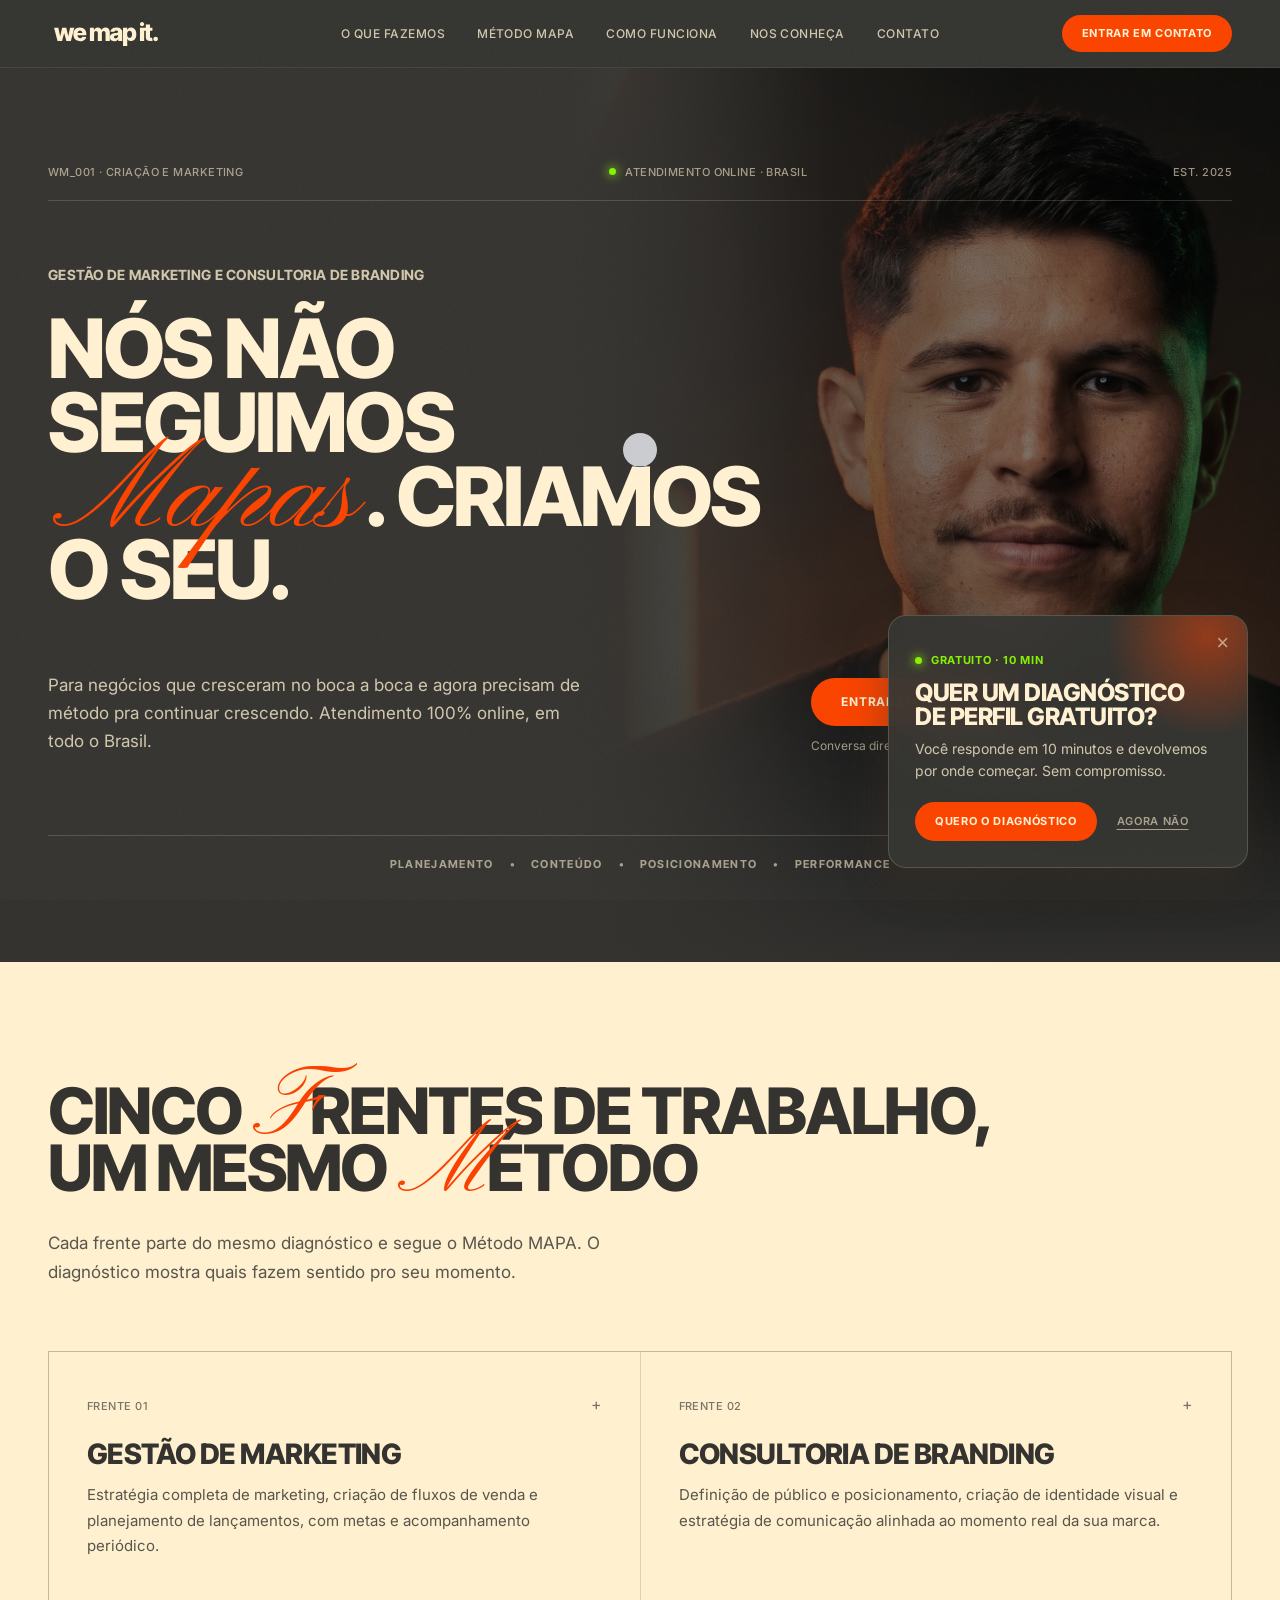
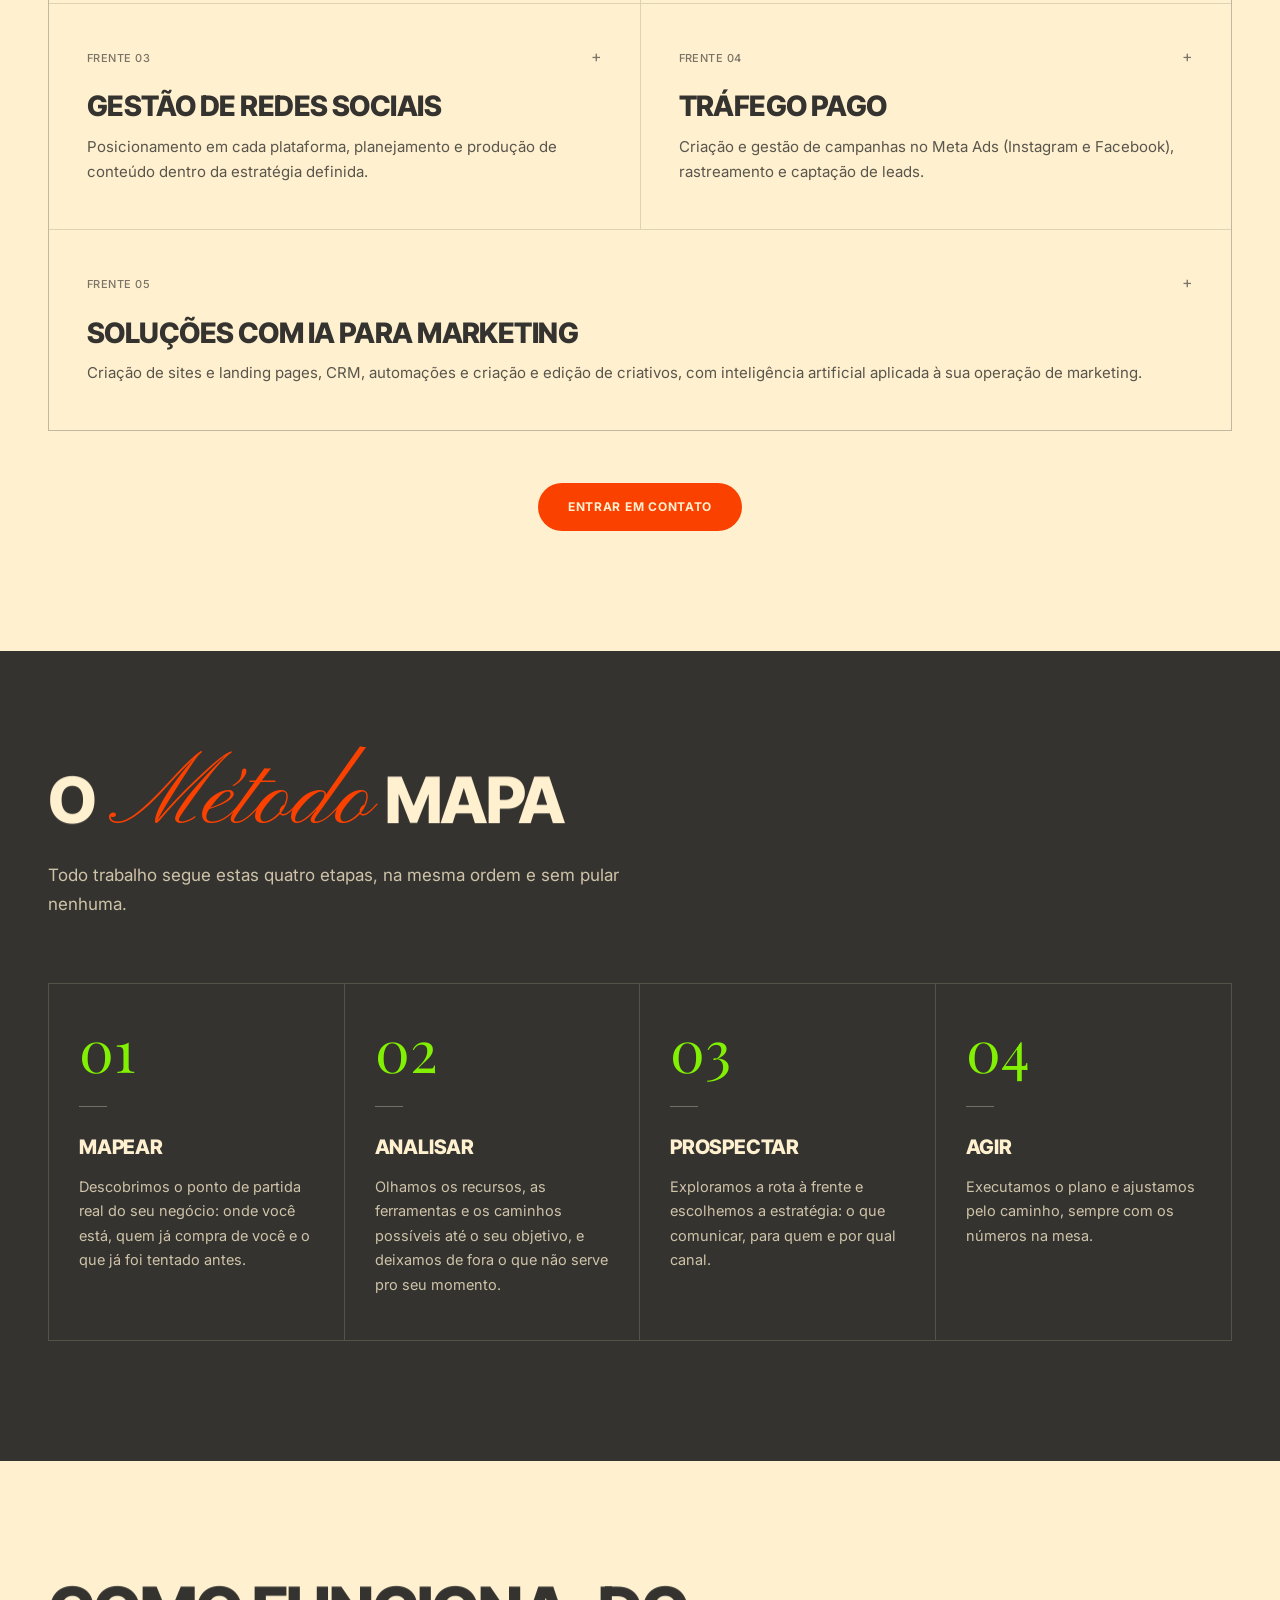
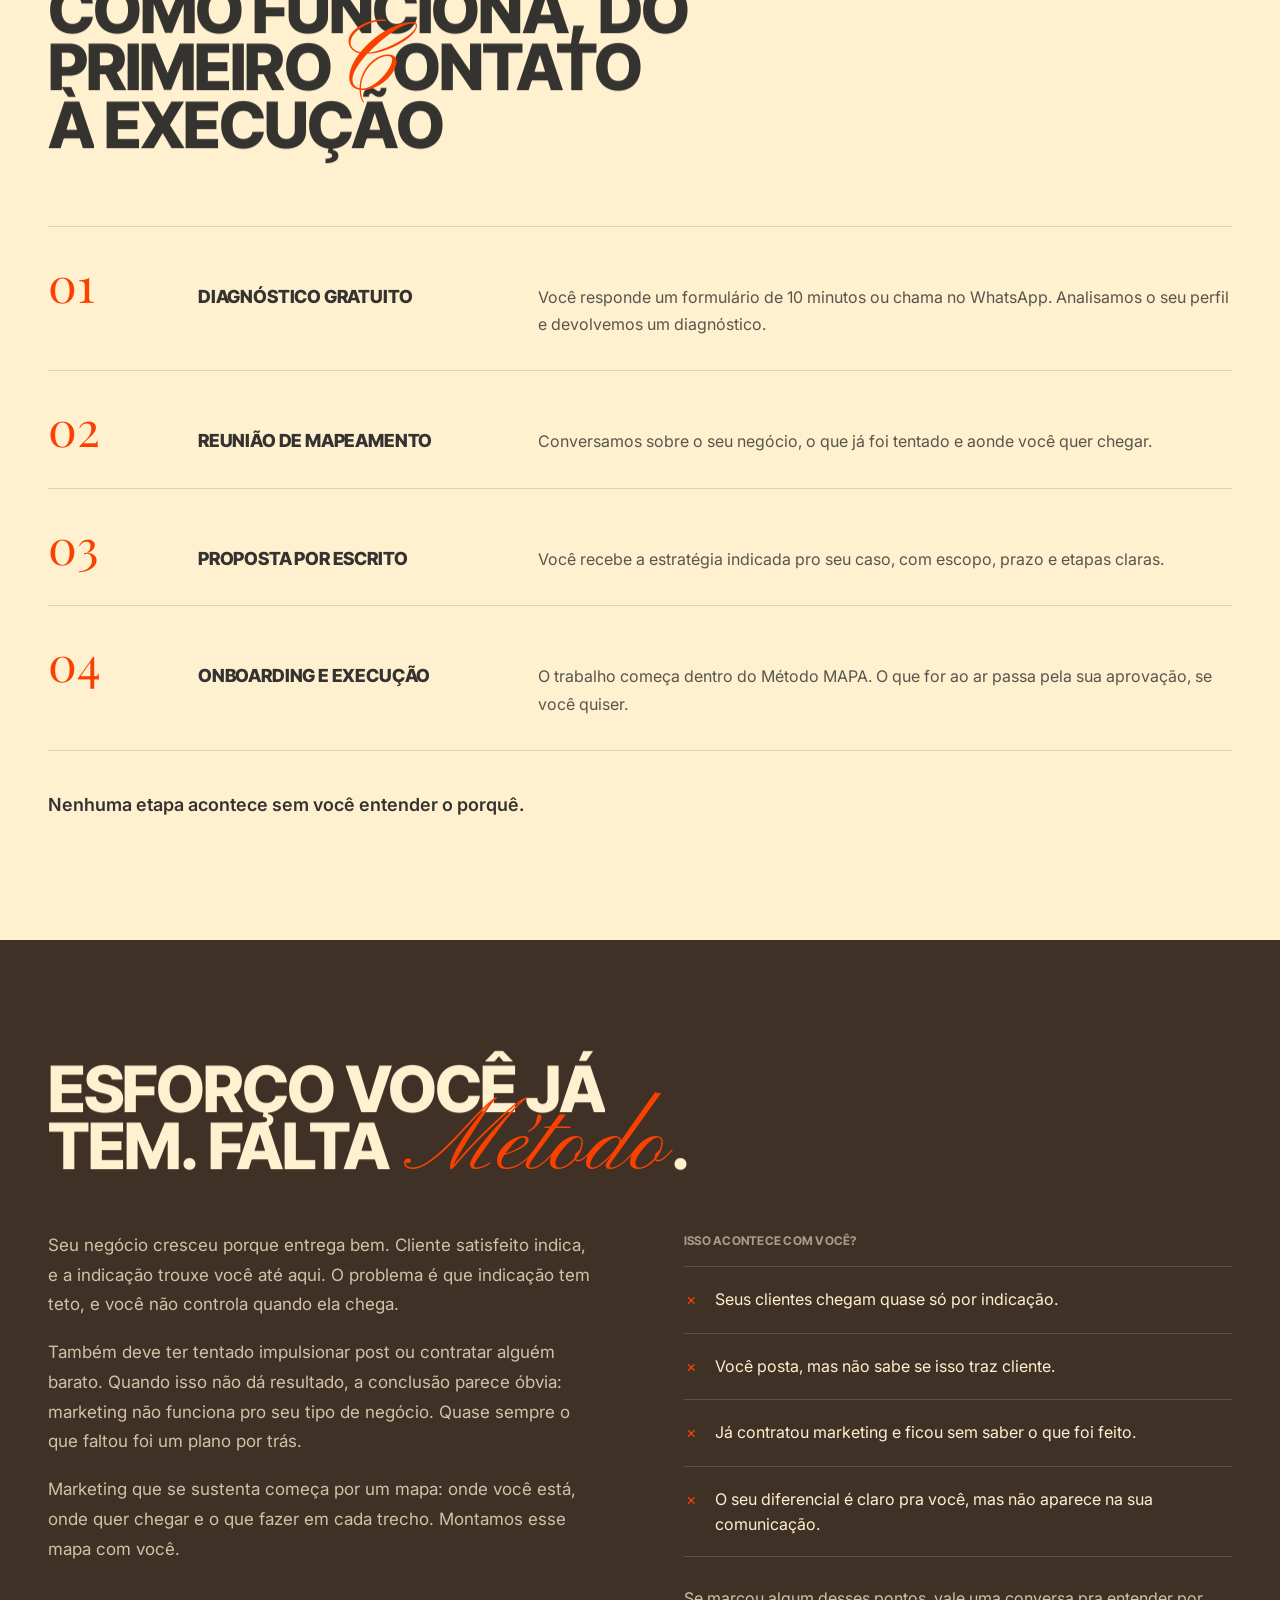
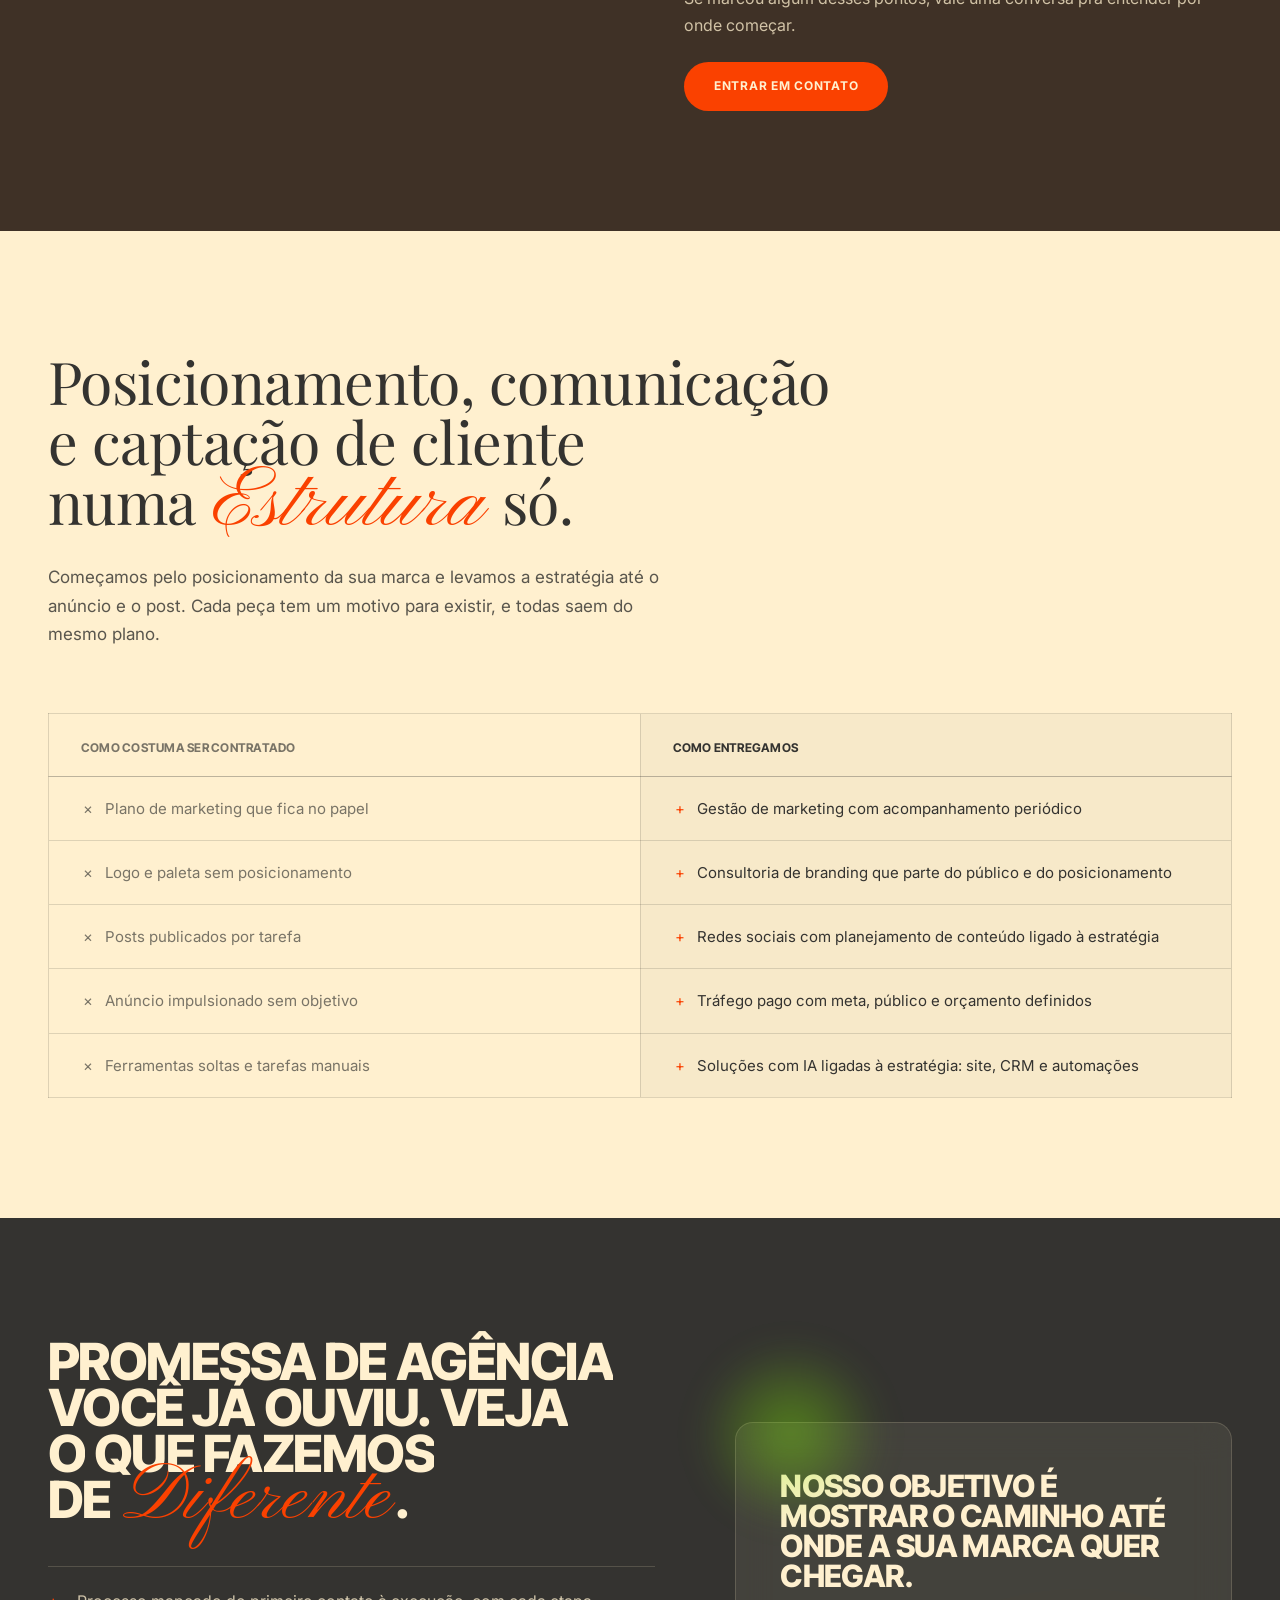
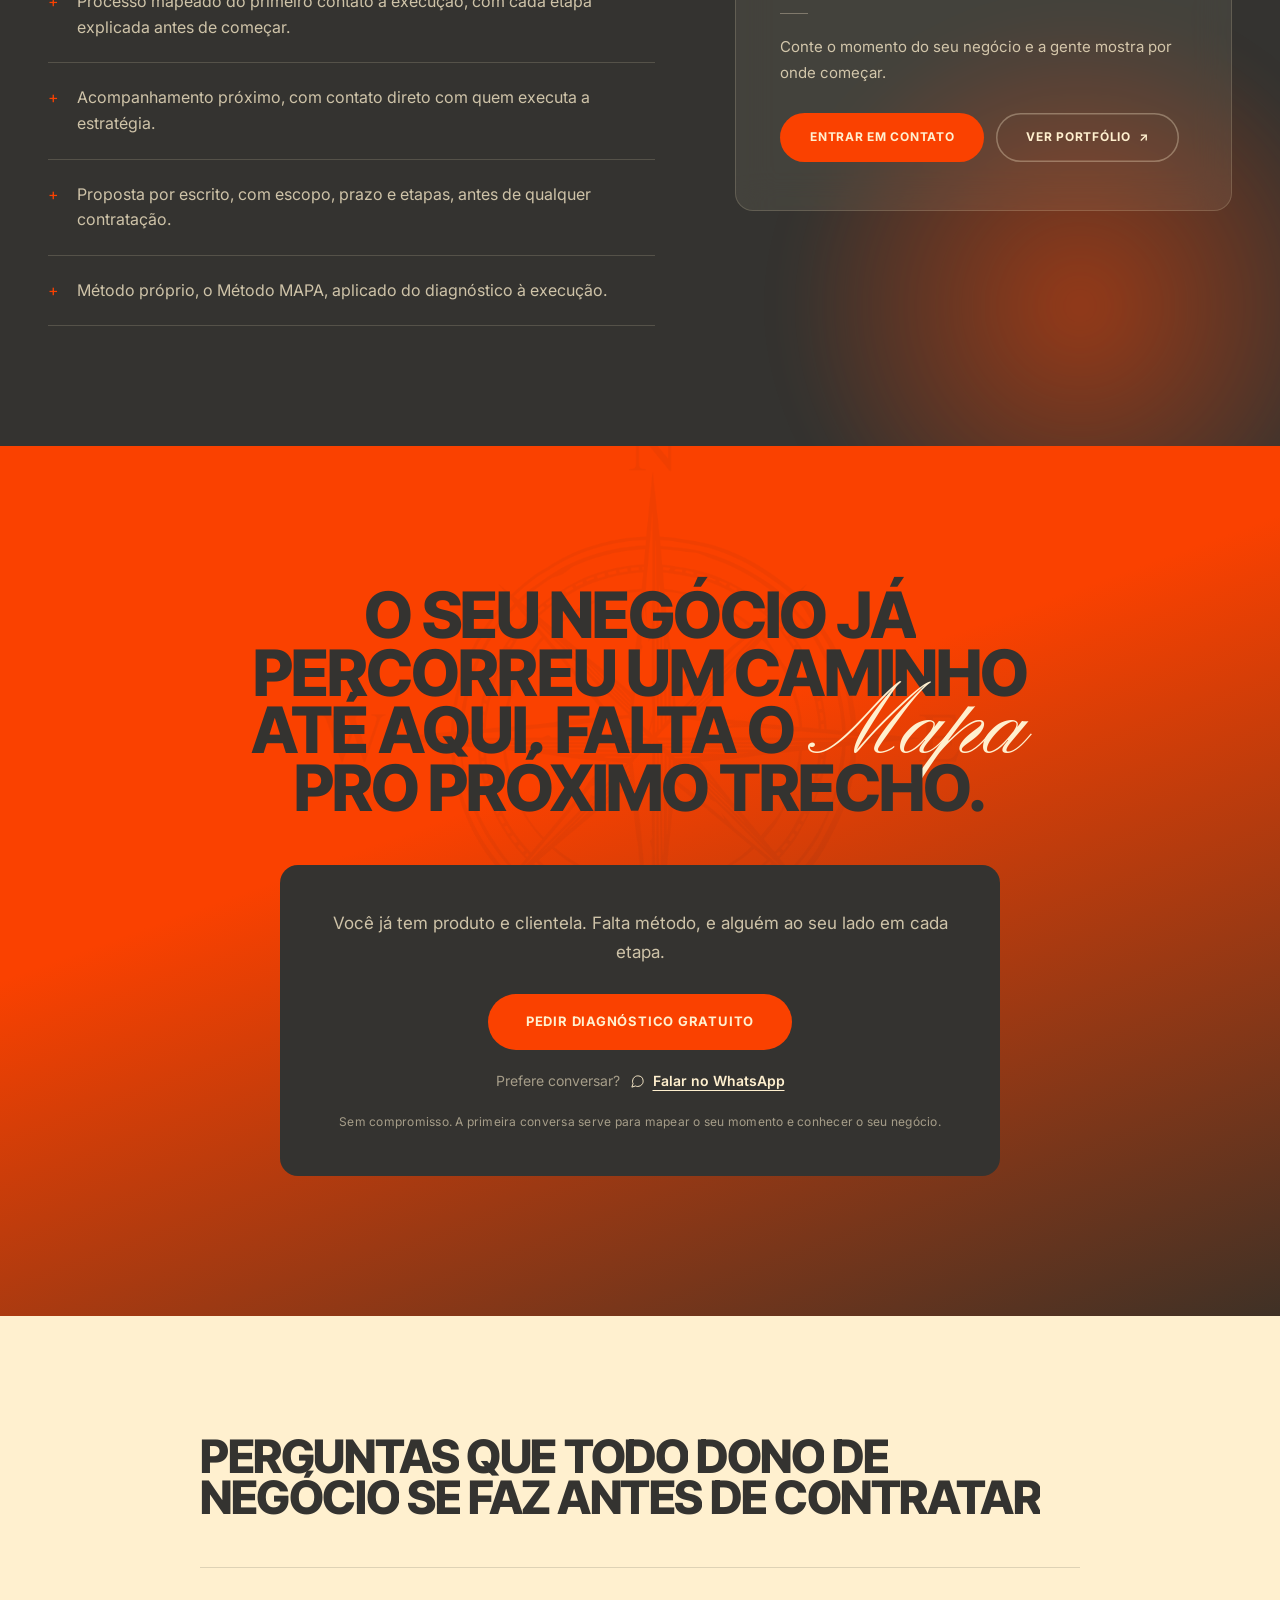
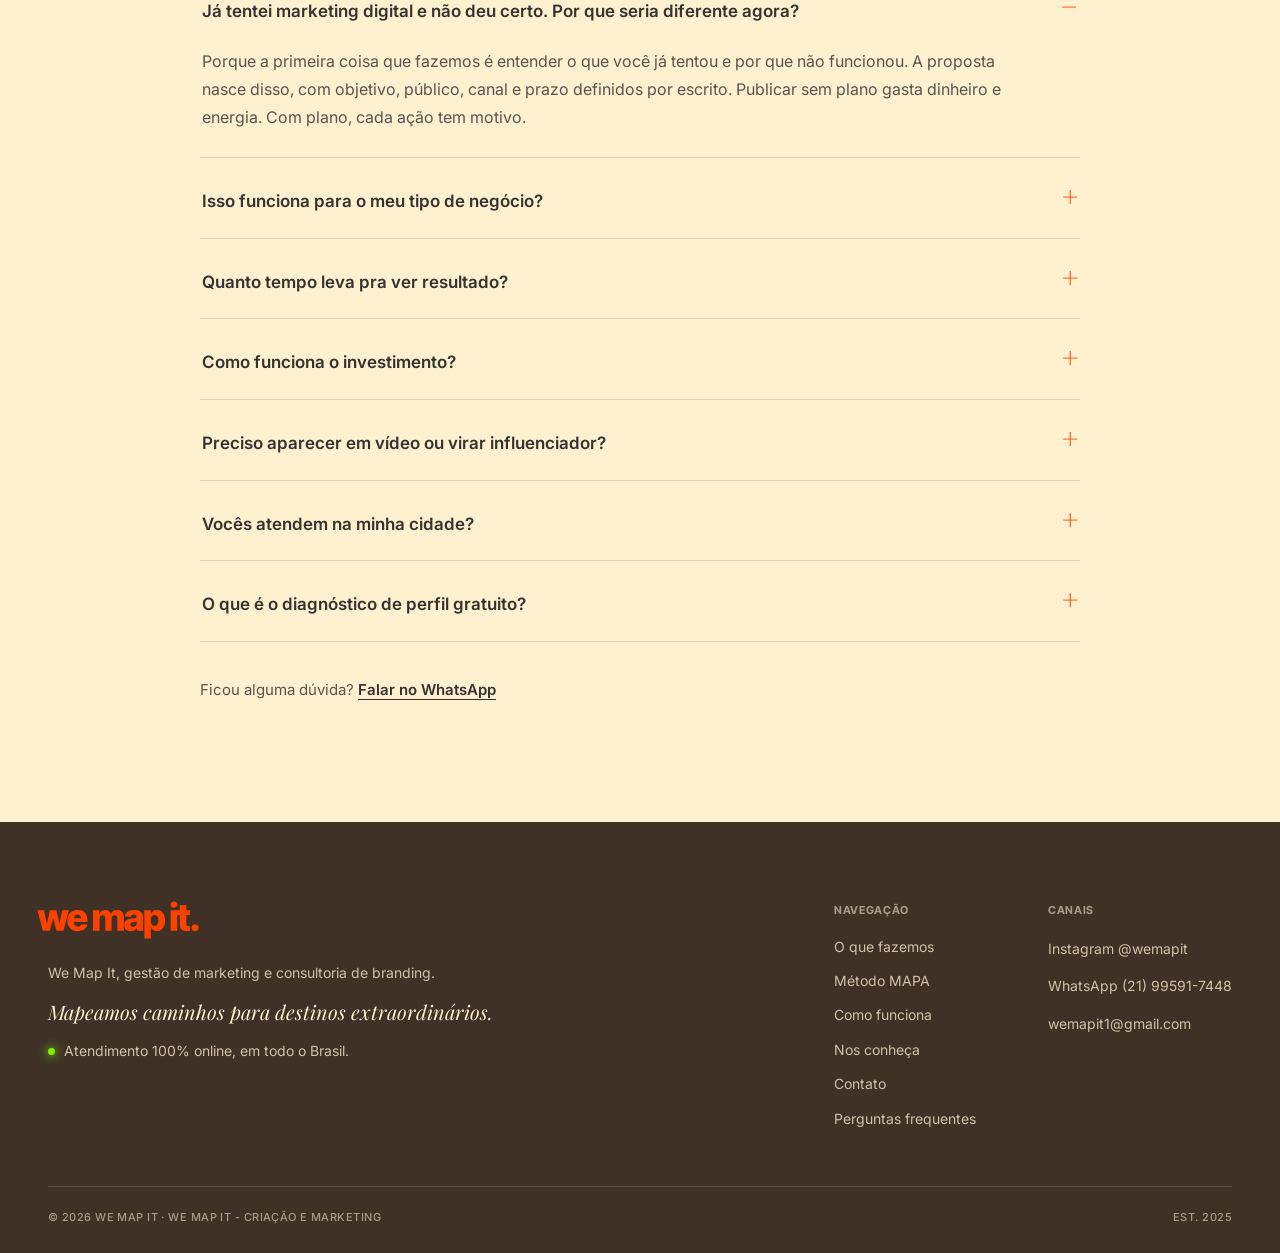
==== index.html @ a76441c6 "Site da We Map It: landing page estática para a Hostinger Co-Authored-By: Claude Opus 5.5 <noreply@a" ====
<!DOCTYPE html>
<html lang="pt-BR">
<head>
<meta charset="utf-8">
<meta name="viewport" content="width=device-width, initial-scale=1">

<title>We Map It | Gestão de marketing e consultoria de branding</title>
<meta name="description" content="Gestão de marketing, consultoria de branding, redes sociais, tráfego pago e soluções com IA para quem cresceu no boca a boca. Diagnóstico gratuito.">
<meta name="robots" content="index, follow">
<meta name="theme-color" content="#343330">
<link rel="canonical" href="https://wemapit.com.br/">

<meta property="og:type" content="website">
<meta property="og:locale" content="pt_BR">
<meta property="og:site_name" content="We Map It">
<meta property="og:url" content="https://wemapit.com.br/">
<meta property="og:title" content="We Map It | Gestão de marketing e consultoria de branding">
<meta property="og:description" content="Método, estratégia e acompanhamento para negócios que cresceram no boca a boca e querem continuar crescendo. Diagnóstico de perfil gratuito.">
<meta property="og:image" content="https://wemapit.com.br/assets/images/og-image.jpg">
<meta property="og:image:width" content="1200">
<meta property="og:image:height" content="630">
<meta property="og:image:alt" content="We Map It, gestão de marketing e consultoria de branding">

<meta name="twitter:card" content="summary_large_image">
<meta name="twitter:title" content="We Map It | Gestão de marketing e consultoria de branding">
<meta name="twitter:description" content="Método, estratégia e acompanhamento para negócios que cresceram no boca a boca e querem continuar crescendo. Diagnóstico de perfil gratuito.">
<meta name="twitter:image" content="https://wemapit.com.br/assets/images/og-image.jpg">

<link rel="icon" type="image/png" sizes="32x32" href="assets/images/favicon-32.png">
<link rel="apple-touch-icon" sizes="180x180" href="assets/images/apple-touch-icon.png">

<link rel="preload" as="image" href="assets/images/hero.jpg?v=2026111309">

<!-- Fontes oficiais (Guia de Tipografia): Inter Tight, Pinyon Script, Playfair Display, Inter -->
<link rel="preconnect" href="https://fonts.googleapis.com">
<link rel="preconnect" href="https://fonts.gstatic.com" crossorigin>
<link rel="stylesheet" href="https://fonts.googleapis.com/css2?family=Inter+Tight:wght@700;800&family=Inter:wght@400;500;600;700&family=Pinyon+Script&family=Playfair+Display:ital@0;1&display=swap">

<link rel="stylesheet" href="css/style.css?v=2026111901">

<script type="application/ld+json">
{
  "@context": "https://schema.org",
  "@type": "Organization",
  "name": "We Map It",
  "legalName": "WE MAP IT - CRIAÇÃO E MARKETING",
  "url": "https://wemapit.com.br/",
  "logo": "https://wemapit.com.br/assets/images/logo-compass.png",
  "description": "Gestão de marketing, consultoria de branding e soluções com IA para negócios que cresceram no boca a boca.",
  "foundingDate": "2025",
  "areaServed": "BR",
  "email": "wemapit1@gmail.com",
  "telephone": "+55 21 99591-7448",
  "sameAs": ["https://instagram.com/wemapit"]
}
</script>
</head>

<body>

<a class="skip-link" href="#conteudo">Pular para o conteúdo</a>

<!-- Cursor customizado (efeito de motion) -->
<div class="cursor" aria-hidden="true"></div>

<!-- ============ 1. HEADER ============ -->
<header class="site-header modo-noite">
  <a href="#topo" class="brand">
    <img src="assets/images/logo/wemapit-horizontal-areia.svg" alt="We Map It" width="142" height="44">
  </a>
  <nav class="main-nav" id="menu-principal" aria-label="Navegação principal">
    <a href="#servicos">O que fazemos</a>
    <a href="#metodo">Método MAPA</a>
    <a href="#processo">Como funciona</a>
    <a href="#nos-conheca">Nos conheça</a>
    <a href="#contato">Contato</a>
  </nav>
  <a href="https://wa.me/5521995917448?text=Ol%C3%A1%2C%20vim%20pelo%20site%20da%20We%20Map%20It%20e%20quero%20conversar%20sobre%20o%20meu%20neg%C3%B3cio." target="_blank" rel="noopener" class="btn btn-sm btn-primario">Entrar em contato<span class="sr-only"> (abre o WhatsApp)</span></a>
  <div class="scroll-progress" aria-hidden="true"></div>
  <button class="nav-toggle" type="button" aria-controls="menu-principal" aria-expanded="false" aria-label="Abrir menu">
    <span></span><span></span>
  </button>
</header>

<main id="conteudo">

<!-- ============ 2. HERO ============ -->
<section id="topo" class="hero modo-noite">
  <div class="hero-inner">
    <div class="hero-meta" aria-hidden="true">
      <span class="code">WM_001 · Criação e Marketing</span>
      <span class="coords"><i class="dot-online" aria-hidden="true"></i>Atendimento online · Brasil</span>
      <span class="code">EST. 2025</span>
    </div>

    <h1><span class="h1-kicker">Gestão de marketing e consultoria de branding</span> Nós não seguimos <span class="nobr"><span class="script">mapas</span>.</span> Criamos o seu.</h1>

    <div class="hero-cols">
      <p class="hero-lead">Para negócios que cresceram no boca a boca e agora precisam de método pra continuar crescendo. Atendimento 100% online, em todo o Brasil.</p>
      <div class="hero-actions">
        <div class="cta-stack">
          <a href="https://wa.me/5521995917448?text=Ol%C3%A1%2C%20vim%20pelo%20site%20da%20We%20Map%20It%20e%20quero%20conversar%20sobre%20o%20meu%20neg%C3%B3cio." target="_blank" rel="noopener" class="btn btn-md btn-primario">Entrar em contato<span class="sr-only"> (abre o WhatsApp)</span></a>
          <small class="cta-micro">Conversa direta pelo WhatsApp, sem compromisso.</small>
        </div>
        <a href="#metodo" class="link-underline">Ver o método</a>
      </div>
    </div>

    <ul class="hero-pillars">
      <li>Planejamento</li>
      <li>Conteúdo</li>
      <li>Posicionamento</li>
      <li>Performance</li>
    </ul>
  </div>
</section>

<!-- ============ 3. O QUE FAZEMOS ============ -->
<section id="servicos" class="services modo-areia">
  <div class="wrap">
    <h2 data-reveal>Cinco <span class="sobreposta"><span class="script letra">F</span>rentes</span> de trabalho, um mesmo <span class="sobreposta"><span class="script letra">M</span>étodo</span></h2>
    <p class="intro">Cada frente parte do mesmo diagnóstico e segue o Método MAPA. O diagnóstico mostra quais fazem sentido pro seu momento.</p>

    <div class="services-grid">
      <div class="service-card">
        <div class="card-top">
          <span class="code">FRENTE 01</span>
          <span class="plus" aria-hidden="true">+</span>
        </div>
        <h3>Gestão de Marketing</h3>
        <p>Estratégia completa de marketing, criação de fluxos de venda e planejamento de lançamentos, com metas e acompanhamento periódico.</p>
      </div>
      <div class="service-card">
        <div class="card-top">
          <span class="code">FRENTE 02</span>
          <span class="plus" aria-hidden="true">+</span>
        </div>
        <h3>Consultoria de Branding</h3>
        <p>Definição de público e posicionamento, criação de identidade visual e estratégia de comunicação alinhada ao momento real da sua marca.</p>
      </div>
      <div class="service-card">
        <div class="card-top">
          <span class="code">FRENTE 03</span>
          <span class="plus" aria-hidden="true">+</span>
        </div>
        <h3>Gestão de Redes Sociais</h3>
        <p>Posicionamento em cada plataforma, planejamento e produção de conteúdo dentro da estratégia definida.</p>
      </div>
      <div class="service-card">
        <div class="card-top">
          <span class="code">FRENTE 04</span>
          <span class="plus" aria-hidden="true">+</span>
        </div>
        <h3>Tráfego Pago</h3>
        <p>Criação e gestão de campanhas no Meta Ads (Instagram e Facebook), rastreamento e captação de leads.</p>
      </div>
      <div class="service-card">
        <div class="card-top">
          <span class="code">FRENTE 05</span>
          <span class="plus" aria-hidden="true">+</span>
        </div>
        <h3>Soluções com IA para Marketing</h3>
        <p>Criação de sites e landing pages, CRM, automações e criação e edição de criativos, com inteligência artificial aplicada à sua operação de marketing.</p>
      </div>
    </div>

    <div class="services-cta">
      <a href="https://wa.me/5521995917448?text=Ol%C3%A1%2C%20vim%20pelo%20site%20da%20We%20Map%20It%20e%20quero%20conversar%20sobre%20o%20meu%20neg%C3%B3cio." target="_blank" rel="noopener" class="btn btn-md btn-primario">Entrar em contato<span class="sr-only"> (abre o WhatsApp)</span></a>
    </div>
  </div>
</section>

<!-- ============ 4. MÉTODO MAPA ============ -->
<section id="metodo" class="method modo-noite">
  <div class="wrap">
    <h2 data-reveal>O <span class="script">Método</span> MAPA</h2>
    <p class="intro">Todo trabalho segue estas quatro etapas, na mesma ordem e sem pular nenhuma.</p>

    <div class="method-grid">
      <div class="method-step">
        <div class="num" data-appear>01</div>
        <div class="rule"></div>
        <h3>Mapear</h3>
        <p>Descobrimos o ponto de partida real do seu negócio: onde você está, quem já compra de você e o que já foi tentado antes.</p>
      </div>
      <div class="method-step">
        <div class="num" data-appear>02</div>
        <div class="rule"></div>
        <h3>Analisar</h3>
        <p>Olhamos os recursos, as ferramentas e os caminhos possíveis até o seu objetivo, e deixamos de fora o que não serve pro seu momento.</p>
      </div>
      <div class="method-step">
        <div class="num" data-appear>03</div>
        <div class="rule"></div>
        <h3>Prospectar</h3>
        <p>Exploramos a rota à frente e escolhemos a estratégia: o que comunicar, para quem e por qual canal.</p>
      </div>
      <div class="method-step">
        <div class="num" data-appear>04</div>
        <div class="rule"></div>
        <h3>Agir</h3>
        <p>Executamos o plano e ajustamos pelo caminho, sempre com os números na mesa.</p>
      </div>
    </div>
  </div>
</section>

<!-- ============ 5. COMO FUNCIONA ============ -->
<section id="processo" class="process modo-areia">
  <div class="wrap">
    <h2 data-reveal>Como funciona, do primeiro <span class="sobreposta"><span class="script letra justa">C</span>ontato</span> à execução</h2>

    <div>
      <div class="process-row">
        <div class="num" data-appear>01</div>
        <h3>Diagnóstico gratuito</h3>
        <p>Você responde um formulário de 10 minutos ou chama no WhatsApp. Analisamos o seu perfil e devolvemos um diagnóstico.</p>
      </div>
      <div class="process-row">
        <div class="num" data-appear>02</div>
        <h3>Reunião de mapeamento</h3>
        <p>Conversamos sobre o seu negócio, o que já foi tentado e aonde você quer chegar.</p>
      </div>
      <div class="process-row">
        <div class="num" data-appear>03</div>
        <h3>Proposta por escrito</h3>
        <p>Você recebe a estratégia indicada pro seu caso, com escopo, prazo e etapas claras.</p>
      </div>
      <div class="process-row">
        <div class="num" data-appear>04</div>
        <h3>Onboarding e execução</h3>
        <p>O trabalho começa dentro do Método MAPA. O que for ao ar passa pela sua aprovação, se você quiser.</p>
      </div>
    </div>

    <p class="process-note">Nenhuma etapa acontece sem você entender o porquê.</p>
  </div>
</section>

<!-- ============ 6. QUEM ESTÁ POR TRÁS ============ -->
<!-- Seção oculta até ter a foto e a bio reais. Para publicar: tire o atributo
     "hidden" da section e descomente a <figure> com o arquivo da foto. -->
<section id="quem-somos" class="about modo-noite" hidden>
  <div class="wrap about-inner">
    <div class="about-text">
      <h2 data-reveal>Quem está por trás da We Map It</h2>
      <p>A We Map It foi fundada em 2025 por Gabriel Duarte e Lahra. A ideia veio de um incômodo que o Gabriel via de perto: negócio com produto bom e clientela de verdade, travado no boca a boca, sem um caminho claro pra crescer.</p>
      <p>Montamos a We Map It pra dar a esse tipo de negócio um caminho definido. Quem conversa com você é quem executa.</p>
    </div>
    <!--
    <figure class="about-photo">
      <img src="assets/images/gabriel-duarte.jpg" alt="Gabriel Duarte, fundador da We Map It, em seu ambiente de trabalho" width="600" height="750" loading="lazy">
    </figure>
    -->
  </div>
</section>

<!-- ============ 7. PONTO DE PARTIDA ============ -->
<section id="ponto-de-partida" class="pain modo-noite fundo-cafe">
  <div class="wrap">
    <h2 data-reveal>Esforço você já tem. Falta <span class="nobr"><span class="script">método</span>.</span></h2>

    <div class="pain-cols">
      <div class="pain-text">
        <p>Seu negócio cresceu porque entrega bem. Cliente satisfeito indica, e a indicação trouxe você até aqui. O problema é que indicação tem teto, e você não controla quando ela chega.</p>
        <p>Também deve ter tentado impulsionar post ou contratar alguém barato. Quando isso não dá resultado, a conclusão parece óbvia: marketing não funciona pro seu tipo de negócio. Quase sempre o que faltou foi um plano por trás.</p>
        <p>Marketing que se sustenta começa por um mapa: onde você está, onde quer chegar e o que fazer em cada trecho. Montamos esse mapa com você.</p>
      </div>

      <div class="pain-list-col">
        <p class="label">Isso acontece com você?</p>
        <ul class="pain-list">
          <li class="pain-item">
            <span class="mark" aria-hidden="true">×</span>
            <span>Seus clientes chegam quase só por indicação.</span>
          </li>
          <li class="pain-item">
            <span class="mark" aria-hidden="true">×</span>
            <span>Você posta, mas não sabe se isso traz cliente.</span>
          </li>
          <li class="pain-item">
            <span class="mark" aria-hidden="true">×</span>
            <span>Já contratou marketing e ficou sem saber o que foi feito.</span>
          </li>
          <li class="pain-item">
            <span class="mark" aria-hidden="true">×</span>
            <span>O seu diferencial é claro pra você, mas não aparece na sua comunicação.</span>
          </li>
        </ul>
        <p class="pain-note">Se marcou algum desses pontos, vale uma conversa pra entender por onde começar.</p>
        <a href="https://wa.me/5521995917448?text=Ol%C3%A1%2C%20vim%20pelo%20site%20da%20We%20Map%20It%20e%20quero%20conversar%20sobre%20o%20meu%20neg%C3%B3cio." target="_blank" rel="noopener" class="btn btn-md btn-primario pain-cta">Entrar em contato<span class="sr-only"> (abre o WhatsApp)</span></a>
      </div>
    </div>
  </div>
</section>

<!-- ============ 8. POSICIONAMENTO ============ -->
<section id="posicionamento" class="position modo-areia">
  <div class="wrap">
    <h2 data-reveal>Posicionamento, comunicação e captação de cliente numa <span class="script">estrutura</span> só.</h2>
    <p class="intro">Começamos pelo posicionamento da sua marca e levamos a estratégia até o anúncio e o post. Cada peça tem um motivo para existir, e todas saem do mesmo plano.</p>

    <table class="compare-table">
      <thead>
        <tr>
          <th scope="col">Como costuma ser contratado</th>
          <th scope="col">Como entregamos</th>
        </tr>
      </thead>
      <tbody>
        <tr>
          <td><span class="mark" aria-hidden="true">×</span>Plano de marketing que fica no papel</td>
          <td><span class="mark" aria-hidden="true">+</span>Gestão de marketing com acompanhamento periódico</td>
        </tr>
        <tr>
          <td><span class="mark" aria-hidden="true">×</span>Logo e paleta sem posicionamento</td>
          <td><span class="mark" aria-hidden="true">+</span>Consultoria de branding que parte do público e do posicionamento</td>
        </tr>
        <tr>
          <td><span class="mark" aria-hidden="true">×</span>Posts publicados por tarefa</td>
          <td><span class="mark" aria-hidden="true">+</span>Redes sociais com planejamento de conteúdo ligado à estratégia</td>
        </tr>
        <tr>
          <td><span class="mark" aria-hidden="true">×</span>Anúncio impulsionado sem objetivo</td>
          <td><span class="mark" aria-hidden="true">+</span>Tráfego pago com meta, público e orçamento definidos</td>
        </tr>
        <tr>
          <td><span class="mark" aria-hidden="true">×</span>Ferramentas soltas e tarefas manuais</td>
          <td><span class="mark" aria-hidden="true">+</span>Soluções com IA ligadas à estratégia: site, CRM e automações</td>
        </tr>
      </tbody>
    </table>
  </div>
</section>

<!-- ============ 9. NOS CONHEÇA ============ -->
<section id="nos-conheca" class="trust modo-noite">
  <div class="trust-inner">
    <div>
      <h2 data-reveal>Promessa de agência você já ouviu. Veja o que fazemos de <span class="nobr"><span class="script">diferente</span>.</span></h2>

      <ul class="trust-list">
        <li class="trust-item">
          <span class="mark" aria-hidden="true">+</span>
          <span>Processo mapeado do primeiro contato à execução, com cada etapa explicada antes de começar.</span>
        </li>
        <li class="trust-item">
          <span class="mark" aria-hidden="true">+</span>
          <span>Acompanhamento próximo, com contato direto com quem executa a estratégia.</span>
        </li>
        <li class="trust-item">
          <span class="mark" aria-hidden="true">+</span>
          <span>Proposta por escrito, com escopo, prazo e etapas, antes de qualquer contratação.</span>
        </li>
        <li class="trust-item">
          <span class="mark" aria-hidden="true">+</span>
          <span>Método próprio, o Método MAPA, aplicado do diagnóstico à execução.</span>
        </li>
      </ul>
    </div>

    <div class="proof">
      <p class="proof-headline destaque">Nosso objetivo é mostrar o caminho até onde a sua marca quer chegar.</p>
      <div class="rule"></div>
      <p class="proof-text">Conte o momento do seu negócio e a gente mostra por onde começar.</p>
      <div class="proof-actions">
        <a href="https://wa.me/5521995917448?text=Ol%C3%A1%2C%20vim%20pelo%20site%20da%20We%20Map%20It%20e%20quero%20conversar%20sobre%20o%20meu%20neg%C3%B3cio." target="_blank" rel="noopener" class="btn btn-md btn-primario">Entrar em contato<span class="sr-only"> (abre o WhatsApp)</span></a>
        <a href="https://claude.ai/artifact/EzCFC1AXURzqPKh5iVGz7q" target="_blank" rel="noopener" class="btn btn-md btn-contorno">Ver portfólio <span aria-hidden="true">↗</span><span class="sr-only"> (abre em nova aba)</span></a>
      </div>
    </div>
  </div>
</section>

<!-- ============ CASES (reservada) ============
     Entra aqui, logo abaixo de Nos conheça, só com dados reais e
     autorização por escrito do cliente. Estrutura prevista:
     <section id="cases" class="cases">
       <h2>Resultados de clientes</h2>
       <article>
         <h3>Nome do cliente · ramo de atuação</h3>
         <p>Ponto de partida: situação do negócio antes do trabalho</p>
         <p>O que foi feito: frentes e etapas do Método MAPA aplicadas</p>
         <p>Resultado: número, período e fonte do dado</p>
         <blockquote>Frase do cliente, com nome e cargo</blockquote>
       </article>
     </section>
     Quando existir, o item de menu "Nos conheça" pode voltar a se chamar "Resultados".
-->

<!-- ============ 10. OFERTA FINAL ============ -->
<section id="contato" class="final modo-laranja">
  <img src="assets/images/logo-compass.png" alt="" aria-hidden="true" class="final-watermark">
  <div class="final-inner">
    <h2 data-reveal>O seu negócio já percorreu um caminho até aqui. Falta o <span class="script">mapa</span> pro próximo trecho.</h2>

    <!-- texto corrido nunca solto sobre laranja: tarja carvão -->
    <div class="final-tarja modo-noite">
    <p class="intro">Você já tem produto e clientela. Falta método, e alguém ao seu lado em cada etapa.</p>

    <div class="final-actions">
      <a href="https://form.typeform.com/to/ugE5lerH" target="_blank" rel="noopener" class="btn btn-lg btn-primario">Pedir diagnóstico gratuito</a>
      <p class="final-alt">
        <span>Prefere conversar?</span>
        <a href="https://wa.me/5521995917448?text=Ol%C3%A1%2C%20vim%20pelo%20site%20da%20We%20Map%20It%20e%20quero%20o%20diagn%C3%B3stico%20de%20perfil%20gratuito." target="_blank" rel="noopener" class="whats-link link-whatsapp">
          <svg width="15" height="15" viewBox="0 0 24 24" fill="none" stroke="currentColor" stroke-width="1.5" aria-hidden="true"><path d="M21 11.5a8.38 8.38 0 0 1-.9 3.8 8.5 8.5 0 0 1-7.6 4.7 8.38 8.38 0 0 1-3.8-.9L3 21l1.9-5.7a8.38 8.38 0 0 1-.9-3.8 8.5 8.5 0 0 1 4.7-7.6 8.38 8.38 0 0 1 3.8-.9h.5a8.48 8.48 0 0 1 8 8v.5z"></path></svg>
          Falar no WhatsApp
        </a>
      </p>
      <p class="final-note">Sem compromisso. A primeira conversa serve para mapear o seu momento e conhecer o seu negócio.</p>
    </div>
    </div>
  </div>
</section>

<!-- ============ 11. FAQ ============ -->
<section id="faq" class="faq modo-areia">
  <div class="faq-inner">
    <h2 data-reveal>Perguntas que todo dono de negócio se faz antes de contratar</h2>

    <div class="faq-list">
      <details class="faq-item" name="faq" open>
        <summary class="faq-q">
          <h3 class="q-text">Já tentei marketing digital e não deu certo. Por que seria diferente agora?</h3>
          <span class="q-mark" aria-hidden="true"></span>
        </summary>
        <div class="faq-a">
          <p>Porque a primeira coisa que fazemos é entender o que você já tentou e por que não funcionou. A proposta nasce disso, com objetivo, público, canal e prazo definidos por escrito. Publicar sem plano gasta dinheiro e energia. Com plano, cada ação tem motivo.</p>
        </div>
      </details>

      <details class="faq-item" name="faq">
        <summary class="faq-q">
          <h3 class="q-text">Isso funciona para o meu tipo de negócio?</h3>
          <span class="q-mark" aria-hidden="true"></span>
        </summary>
        <div class="faq-a">
          <p>O Método MAPA parte do momento real da sua empresa, e não de uma fórmula pronta. A primeira etapa é mapear o seu contexto, e só depois vem qualquer proposta.</p>
        </div>
      </details>

      <details class="faq-item" name="faq">
        <summary class="faq-q">
          <h3 class="q-text">Quanto tempo leva pra ver resultado?</h3>
          <span class="q-mark" aria-hidden="true"></span>
        </summary>
        <div class="faq-a">
          <p>Depende do ponto de partida e das frentes que entram no trabalho. Na proposta você recebe um cronograma com marcos e os primeiros indicadores que vamos acompanhar. Prometer resultado em poucos dias seria chute, e não trabalhamos assim.</p>
        </div>
      </details>

      <details class="faq-item" name="faq">
        <summary class="faq-q">
          <h3 class="q-text">Como funciona o investimento?</h3>
          <span class="q-mark" aria-hidden="true"></span>
        </summary>
        <div class="faq-a">
          <p>O valor depende das frentes que entram e do tamanho do trabalho. Ele é definido na reunião de mapeamento, depois de entender o seu caso, e chega em uma proposta por escrito. Você vê tudo o que está incluso antes de decidir.</p>
        </div>
      </details>

      <details class="faq-item" name="faq">
        <summary class="faq-q">
          <h3 class="q-text">Preciso aparecer em vídeo ou virar influenciador?</h3>
          <span class="q-mark" aria-hidden="true"></span>
        </summary>
        <div class="faq-a">
          <p>Não. A comunicação nasce do posicionamento da sua marca. Se aparecer fizer sentido pro seu negócio, conversamos sobre isso. Se não fizer, não entra no plano.</p>
        </div>
      </details>

      <details class="faq-item" name="faq">
        <summary class="faq-q">
          <h3 class="q-text">Vocês atendem na minha cidade?</h3>
          <span class="q-mark" aria-hidden="true"></span>
        </summary>
        <div class="faq-a">
          <p>Trabalhamos 100% online e atendemos negócios de todo o Brasil. Reunião e acompanhamento acontecem à distância.</p>
        </div>
      </details>

      <details class="faq-item" name="faq">
        <summary class="faq-q">
          <h3 class="q-text">O que é o diagnóstico de perfil gratuito?</h3>
          <span class="q-mark" aria-hidden="true"></span>
        </summary>
        <div class="faq-a">
          <p>É a primeira análise do seu perfil e do seu momento, sem custo e sem compromisso. Você responde um formulário de cerca de 10 minutos e devolvemos por onde faz sentido começar.</p>
        </div>
      </details>
    </div>

    <p class="faq-close">Ficou alguma dúvida? <a href="https://wa.me/5521995917448?text=Ol%C3%A1%2C%20vim%20pelo%20site%20da%20We%20Map%20It%20e%20quero%20o%20diagn%C3%B3stico%20de%20perfil%20gratuito." target="_blank" rel="noopener" class="whats-link">Falar no WhatsApp</a></p>
  </div>
</section>

</main>

<!-- ============ 12. RODAPÉ ============ -->
<footer class="site-footer modo-noite fundo-cafe">
  <div class="wrap">
    <div class="footer-top">
      <div>
        <div class="footer-brand">
          <img src="assets/images/logo/wemapit-horizontal-laranja.svg" alt="We Map It" width="181" height="56">
        </div>
        <p class="footer-desc">We Map It, gestão de marketing e consultoria de branding.</p>
        <p class="footer-tagline">Mapeamos caminhos para destinos extraordinários.</p>
        <p class="footer-desc footer-atendimento"><i class="dot-online" aria-hidden="true"></i>Atendimento 100% online, em todo o Brasil.</p>
      </div>

      <div class="footer-navs">
        <nav aria-label="Rodapé">
          <p class="nav-title">Navegação</p>
          <a href="#servicos">O que fazemos</a>
          <a href="#metodo">Método MAPA</a>
          <a href="#processo">Como funciona</a>
          <a href="#nos-conheca">Nos conheça</a>
          <a href="#contato">Contato</a>
          <a href="#faq">Perguntas frequentes</a>
        </nav>
        <div class="footer-col">
          <p class="nav-title">Canais</p>
          <ul class="footer-list">
            <li><a href="https://instagram.com/wemapit" target="_blank" rel="noopener">Instagram @wemapit</a></li>
            <li><a href="https://wa.me/5521995917448" target="_blank" rel="noopener">WhatsApp (21) 99591-7448</a></li>
            <li><a href="mailto:wemapit1@gmail.com">wemapit1@gmail.com</a></li>
          </ul>
        </div>
      </div>
    </div>

    <div class="footer-bottom">
      <p>© 2026 We Map It · WE MAP IT - CRIAÇÃO E MARKETING</p>
      <!-- <a href="/privacidade">Política de privacidade</a>  (ativar quando a página existir) -->
      <p>EST. 2025</p>
    </div>
  </div>
</footer>

<!-- ============ 13. CARD DE CONVITE (pop-up) ============ -->
<div id="wmi-invite" class="invite" role="dialog" aria-labelledby="popup-titulo" hidden>
  <div class="invite-box modo-noite">
    <button class="invite-x" type="button" aria-label="Fechar">×</button>
    <p class="tag-verde"><i class="dot-online" aria-hidden="true"></i>Gratuito · 10 min</p>
    <p id="popup-titulo" class="invite-title">Quer um diagnóstico de perfil gratuito?</p>
    <p class="invite-desc">Você responde em 10 minutos e devolvemos por onde começar. Sem compromisso.</p>
    <div class="invite-actions">
      <a class="btn btn-primario invite-yes" href="https://form.typeform.com/to/ugE5lerH" target="_blank" rel="noopener">Quero o diagnóstico</a>
      <button class="invite-no" type="button">Agora não</button>
    </div>
  </div>
</div>

<script src="js/main.js?v=2026111311" defer></script>
</body>
</html>
---- css/style.css ----
/* ============================================================
   WE MAP IT — LANDING PAGE
   Sistema visual: Guia de Tipografia (estilo editorial sobreposto),
   Paleta Oficial 2026 e Guia de Criação de Criativos (nov/2026).
   Fontes carregadas pelo Google Fonts no <head> do HTML.
   ============================================================ */

/* ---------- TOKENS ---------- */
:root {
  /* Paleta Oficial 2026 — nada em branco puro nem preto puro */
  --laranja: #FA4100;
  --areia:   #FFF0CF;
  --verde:   #81F002;   /* sinal: um elemento por seção, menos de 10% da área */
  --carvao:  #343330;
  --cafe:    #3F3126;

  /* Vozes tipográficas */
  --font-estrutura:    'Inter Tight', 'Inter', Arial, sans-serif;   /* título, 800 caixa alta */
  --font-destaque:     'Pinyon Script', cursive;                    /* uma palavra por seção */
  --font-sofisticacao: 'Playfair Display', Georgia, serif;          /* numerais e branding */
  --font-sistema:      'Inter', Arial, sans-serif;                  /* texto, cantos, botões */

  /* Motion (tokens do Guia de Criativos) */
  --ease:       cubic-bezier(.16, 1, .3, 1);    /* expo out: Inter Tight */
  --ease-inout: cubic-bezier(.65, 0, .35, 1);   /* in out: script */
  --ease-back:  cubic-bezier(.34, 1.56, .64, 1);/* back out: verde */
  --ease-sine:  cubic-bezier(.61, 1, .88, 1);   /* sine out: Playfair */

  --page-x: 48px;
  --max: 1240px;
}

/* ---------- MODOS DE COR ----------
   Cada seção recebe um modo. As vozes leem as variáveis abaixo:
   --estrutura (título), --destaque (script), --sistema (texto).
   Fonte diferente nunca divide a mesma cor. */
.modo-noite {
  --fundo: var(--carvao);
  --estrutura: var(--areia);
  --destaque: var(--laranja);
  --sistema: var(--areia);
  --suave: rgba(255,240,207,0.76);
  --fraco: rgba(255,240,207,0.56);
  --linha: rgba(255,240,207,0.16);
  --linha-forte: rgba(255,240,207,0.32);
  --btn-bg: var(--laranja);
  --btn-fg: var(--areia);
  --foco: var(--laranja);
  background-color: var(--fundo);
  color: var(--sistema);
}
.modo-noite.fundo-cafe { --fundo: var(--cafe); }

.modo-areia {
  --fundo: var(--areia);
  --estrutura: var(--carvao);
  --destaque: var(--laranja);
  --sistema: var(--carvao);
  --suave: rgba(52,51,48,0.82);
  --fraco: rgba(52,51,48,0.66);
  --linha: rgba(52,51,48,0.16);
  --linha-forte: rgba(52,51,48,0.32);
  --btn-bg: var(--laranja);
  --btn-fg: var(--areia);
  --foco: var(--carvao);
  background-color: var(--fundo);
  color: var(--sistema);
}

.modo-laranja {
  --fundo: var(--laranja);
  --estrutura: var(--carvao);
  --destaque: var(--areia);
  --sistema: var(--carvao);
  --suave: rgba(52,51,48,0.85);
  --fraco: rgba(52,51,48,0.7);
  --linha: rgba(52,51,48,0.28);
  --linha-forte: rgba(52,51,48,0.45);
  --btn-bg: var(--carvao);
  --btn-fg: var(--areia);
  --foco: var(--carvao);
  background-color: var(--fundo);
  color: var(--sistema);
}

/* ---------- BASE ---------- */
* { box-sizing: border-box; }

html {
  scroll-behavior: smooth;
  scroll-padding-top: 80px;
  -webkit-text-size-adjust: 100%;
}

body {
  margin: 0;
  background: var(--carvao);
  color: var(--areia);
  font-family: var(--font-sistema);
  font-size: 16px;
  line-height: 1.6;
  -webkit-font-smoothing: antialiased;
}

/* Grão: obrigatório, por cima de tudo, inclusive da tipografia */
body::after {
  content: "";
  position: fixed;
  inset: 0;
  z-index: 9995;
  pointer-events: none;
  opacity: 0.22;
  mix-blend-mode: overlay;
  background-image: url("data:image/svg+xml,%3Csvg xmlns='http://www.w3.org/2000/svg' width='180' height='180'%3E%3Cfilter id='n'%3E%3CfeTurbulence type='fractalNoise' baseFrequency='.85' numOctaves='3' stitchTiles='stitch'/%3E%3CfeColorMatrix type='saturate' values='0'/%3E%3C/filter%3E%3Crect width='100%25' height='100%25' filter='url(%23n)'/%3E%3C/svg%3E");
  background-size: 180px 180px;
}

img { max-width: 100%; }

:focus-visible {
  outline: 2px solid var(--foco, var(--laranja));
  outline-offset: 3px;
}

.wrap { max-width: var(--max); margin: 0 auto; }

@keyframes wm-fade-up {
  from { opacity: 0; transform: translateY(12px); }
  to   { opacity: 1; transform: translateY(0); }
}

/* ---------- VOZES TIPOGRÁFICAS ---------- */
/* Estrutura: Inter Tight 800, caixa alta, tracking -3%, entrelinha apertada */
h1, h2 {
  font-family: var(--font-estrutura);
  font-weight: 800;
  text-transform: uppercase;
  letter-spacing: -0.03em;
  line-height: 0.9;
  color: var(--estrutura);
  margin: 0;
  text-wrap: balance;
}
h2 { font-size: clamp(36px, 5vw, 72px); }

/* Destaque: Pinyon Script, uma palavra da própria frase, 1,4x a 1,8x o título,
   caixa baixa com inicial maiúscula, na cor mais viva do fundo */
.script {
  display: inline-block;
  font-family: var(--font-destaque);
  font-weight: 400;
  font-size: 1.55em;
  line-height: 0.8;
  /* margens negativas: os laços passam da linha sem abrir a entrelinha */
  margin: -0.3em 0 -0.2em;
  letter-spacing: 0;
  text-transform: capitalize;
  color: var(--destaque);
  padding: 0 0.04em;
}

/* palavra em script + pontuação seguinte nunca quebram de linha */
.nobr { white-space: nowrap; }

/* Recurso 8, letra trocada: a primeira letra da palavra vira script e fica
   numa camada acima; a margem direita negativa puxa o resto da palavra
   pra baixo do traço final da letra. */
.sobreposta { white-space: nowrap; }
.sobreposta .script.letra {
  position: relative;
  z-index: 2;
  /* topo bem negativo: a letra não pode empurrar o topo da linha,
     senão as palavras vizinhas (vertical-align: top) descem */
  margin: -0.6em -0.04em -0.2em 0;
  padding: 0;
  text-transform: none;
}
/* letra sem laço à esquerda (C): encosta um pouco mais na palavra anterior */
.sobreposta .script.letra.justa { margin-left: -0.07em; }

.intro {
  font-size: 17px;
  line-height: 1.7;
  color: var(--suave);
  max-width: 620px;
  margin: 32px 0 64px;
}

/* ---------- BOTÕES ---------- */
/* Pílula com fonte de sistema, nunca script */
.btn {
  display: inline-flex;
  align-items: center;
  justify-content: center;
  font-family: var(--font-sistema);
  font-weight: 700;
  font-size: 12px;
  line-height: 1.2;
  letter-spacing: 0.06em;
  text-transform: uppercase;
  text-align: center;
  text-decoration: none;
  border: 0;
  border-radius: 999px;
  background: var(--btn-bg, var(--laranja));
  color: var(--btn-fg, var(--areia));
  cursor: pointer;
  transition: background-color 300ms var(--ease), color 300ms var(--ease);
}
/* hover e foco: laranja vira verde e o texto areia vira carvão (contraste 8,7) */
.btn:hover,
.btn:focus-visible { background: var(--verde); color: var(--carvao); }

.btn-sm { font-size: 11px; padding: 12px 20px; }
.btn-md { padding: 17px 30px; }
.btn-lg { font-size: 13px; padding: 20px 38px; }

/* Botão secundário: contorno, para não competir com o CTA laranja.
   No hover segue os outros botões: verde com texto carvão. */
.btn-contorno {
  gap: 8px;
  background: transparent;
  color: var(--sistema);
  box-shadow: inset 0 0 0 1.5px var(--linha-forte, rgba(255,240,207,0.32));
}
.btn-contorno:hover,
.btn-contorno:focus-visible { box-shadow: none; }
.sr-only { position: absolute; width: 1px; height: 1px; overflow: hidden; clip: rect(0 0 0 0); white-space: nowrap; }

.link-underline {
  font-family: var(--font-sistema);
  font-size: 12px;
  font-weight: 600;
  letter-spacing: 0.06em;
  text-transform: uppercase;
  color: var(--suave);
  text-decoration: underline;
  text-underline-offset: 5px;
  transition: color 300ms var(--ease);
}
.link-underline:hover { color: var(--sistema); }

.whats-link {
  display: inline-flex;
  align-items: center;
  gap: 8px;
  font-weight: 600;
  color: var(--sistema);
  text-decoration: underline;
  text-underline-offset: 4px;
  transition: color 300ms var(--ease);
}
.whats-link:hover { color: var(--destaque); }

/* ---------- LINK DE ACESSIBILIDADE ---------- */
.skip-link {
  position: absolute;
  left: 16px;
  top: -64px;
  z-index: 200;
  background: var(--laranja);
  color: var(--areia);
  padding: 10px 18px;
  border-radius: 999px;
  font-size: 12px;
  font-weight: 700;
  letter-spacing: 0.06em;
  text-transform: uppercase;
  text-decoration: none;
  transition: top 200ms var(--ease);
}
.skip-link:focus { top: 12px; }

/* ---------- 1. HEADER ---------- */
.site-header {
  position: sticky;
  top: 0;
  z-index: 50;
  display: grid;
  grid-template-columns: 1fr auto 1fr;
  align-items: center;
  gap: 24px;
  height: 68px;
  padding: 0 var(--page-x);
  background: rgba(52,51,48,0.92);
  -webkit-backdrop-filter: blur(10px);
          backdrop-filter: blur(10px);
  border-bottom: 1px solid rgba(255,240,207,0.08);
}
.brand { display: flex; align-items: center; justify-self: start; text-decoration: none; }
.brand img { display: block; height: 36px; width: auto; }
.main-nav { display: flex; align-items: center; gap: 32px; }
.main-nav a {
  font-size: 12px;
  font-weight: 500;
  letter-spacing: 0.04em;
  text-transform: uppercase;
  color: var(--suave);
  text-decoration: none;
  transition: color 300ms var(--ease);
}
.main-nav a:hover { color: var(--areia); }
.site-header .btn { justify-self: end; }
.nav-toggle { display: none; }

/* ---------- 2. HERO (Modo Noite) ---------- */
.hero {
  position: relative;
  isolation: isolate;
  overflow: hidden;
  padding: 0 var(--page-x);
}
/* retrato à direita; a borda esquerda se dissolve no carvão.
   As luzes laranja e verde já vêm da própria foto. */
.hero::before {
  content: "";
  position: absolute;
  top: 0;
  right: 0;
  bottom: 0;
  left: 44%;
  z-index: -2;
  background: url('../assets/images/hero.jpg?v=2026111309') 38% 22% / cover no-repeat;
  /* um pouco mais escura: a frase vem antes do rosto */
  filter: brightness(0.5) saturate(0.85);
  -webkit-mask-image: linear-gradient(90deg, transparent 0, #000 38%);
  mask-image: linear-gradient(90deg, transparent 0, #000 38%);
}
/* véu: texto sempre sobre carvão à esquerda; base escurece pros botões */
.hero::after {
  content: "";
  position: absolute;
  inset: 0;
  z-index: -1;
  background:
    linear-gradient(90deg, var(--carvao) 40%, rgba(52,51,48,0.35) 62%, rgba(52,51,48,0) 80%),
    linear-gradient(0deg, rgba(52,51,48,0.9) 0, rgba(52,51,48,0) 34%);
}
.hero-inner {
  max-width: var(--max);
  margin: 0 auto;
  padding: 96px 0 88px;
  animation: wm-fade-up 900ms var(--ease) both;
}
/* cantos / metadados: Inter 500, caixa alta, tracking +4% */
.hero-meta {
  display: flex;
  justify-content: space-between;
  align-items: baseline;
  flex-wrap: wrap;
  gap: 12px 24px;
  padding-bottom: 18px;
  margin-bottom: 64px;
  border-bottom: 1px solid var(--linha);
  font-size: 11px;
  font-weight: 500;
  letter-spacing: 0.04em;
  text-transform: uppercase;
  color: var(--fraco);
}
.hero h1 {
  font-size: clamp(44px, 6.4vw, 96px);
  max-width: min(820px, 62%);
  margin-bottom: 64px;
}
/* linha de apoio: Inter Tight 700, caixa alta, tracking +2% */
.hero h1 .h1-kicker {
  display: block;
  font-weight: 700;
  font-size: clamp(11px, 1.1vw, 14px);
  line-height: 1.4;
  letter-spacing: 0.02em;
  color: var(--suave);
  margin-bottom: 28px;
}
.hero h1 .script {
  font-size: 1.5em;
  /* entra como se estivesse sendo escrito, da esquerda pra direita */
  clip-path: inset(-60% 100% -80% -15%);
  animation: script-write 900ms var(--ease-inout) 650ms forwards;
}
@keyframes script-write {
  to { clip-path: inset(-60% -15% -80% -15%); }
}
.hero-cols {
  display: grid;
  grid-template-columns: 1fr auto;
  gap: 64px;
  align-items: end;
}
.hero-lead {
  margin: 0;
  max-width: 540px;
  font-size: 17px;
  line-height: 1.65;
  color: var(--suave);
}
.hero-actions { display: flex; align-items: center; flex-wrap: wrap; gap: 28px; }
.cta-stack { display: flex; flex-direction: column; align-items: flex-start; gap: 10px; }
.cta-micro { font-size: 12px; color: var(--fraco); }
.hero-pillars {
  list-style: none;
  display: flex;
  justify-content: center;
  flex-wrap: wrap;
  gap: 16px;
  margin: 80px 0 0;
  padding: 20px 0 0;
  border-top: 1px solid var(--linha);
  font-family: var(--font-estrutura);
  font-weight: 700;
  font-size: 11px;
  letter-spacing: 0.12em;
  text-transform: uppercase;
  color: var(--fraco);
}
.hero-pillars li + li::before { content: "•"; margin-right: 16px; }

/* ---------- SEÇÕES: espaçamento comum ---------- */
.services, .method, .process, .about, .pain, .position, .trust, .faq {
  padding: 120px var(--page-x);
}

/* ---------- 3. O QUE FAZEMOS (Modo Areia) ---------- */
.services h2 { max-width: 1000px; }
.services-grid {
  display: grid;
  grid-template-columns: 1fr 1fr;
  gap: 1px;
  background: var(--linha);
  border: 1px solid var(--linha);
}
.service-card {
  background: var(--fundo);
  padding: 40px 38px 44px;
  transition: background 300ms var(--ease);
}
.service-card:hover { background: #FBE7C2; }
.service-card:last-child:nth-child(odd) { grid-column: 1 / -1; }
.service-card .card-top {
  display: flex;
  justify-content: space-between;
  align-items: baseline;
  margin-bottom: 24px;
}
.service-card .code {
  font-size: 11px;
  font-weight: 500;
  letter-spacing: 0.04em;
  text-transform: uppercase;
  color: var(--fraco);
}
.service-card .plus { font-size: 16px; color: var(--fraco); }
.service-card h3 {
  font-family: var(--font-estrutura);
  font-weight: 800;
  font-size: clamp(22px, 2.2vw, 30px);
  line-height: 0.95;
  letter-spacing: -0.02em;
  text-transform: uppercase;
  color: var(--estrutura);
  margin: 0 0 14px;
}
.service-card p { margin: 0; font-size: 15px; line-height: 1.7; color: var(--suave); }
.services-cta { margin-top: 52px; text-align: center; }

/* ---------- 4. MÉTODO MAPA (Modo Noite: três vozes) ---------- */
.method-grid {
  display: grid;
  grid-template-columns: repeat(4, 1fr);
  border: 1px solid var(--linha);
}
.method-step {
  padding: 36px 30px 42px;
  border-right: 1px solid var(--linha);
  transition: background 300ms var(--ease);
}
.method-step:last-child { border-right: none; }
.method-step:hover { background: rgba(255,240,207,0.03); }
/* numerais editoriais em Playfair */
.method-step .num,
.process-row .num {
  font-family: var(--font-sofisticacao);
  font-weight: 400;
  line-height: 1;
}
/* verde como terceira voz: o único verde da seção */
.method-step .num { font-size: 58px; color: var(--verde); margin-bottom: 28px; }
.method-step .rule { width: 28px; border-top: 1px solid var(--linha-forte); margin-bottom: 24px; }
.method-step h3 {
  font-family: var(--font-estrutura);
  font-weight: 800;
  font-size: 20px;
  letter-spacing: -0.01em;
  text-transform: uppercase;
  color: var(--estrutura);
  margin: 0 0 12px;
}
.method-step p { margin: 0; font-size: 14.5px; line-height: 1.7; color: var(--suave); }

/* ---------- 5. COMO FUNCIONA (Modo Areia) ---------- */
.process h2 { max-width: 900px; margin-bottom: 72px; }
.process-row {
  display: grid;
  grid-template-columns: 110px 300px 1fr;
  gap: 40px;
  align-items: baseline;
  padding: 32px 0;
  border-top: 1px solid var(--linha);
}
.process-row .num { font-size: 48px; color: var(--destaque); }
.process-row h3 {
  font-family: var(--font-estrutura);
  font-weight: 800;
  font-size: 18px;
  letter-spacing: -0.01em;
  text-transform: uppercase;
  color: var(--estrutura);
  margin: 0;
}
.process-row p { margin: 0; font-size: 16px; line-height: 1.7; color: var(--suave); }
.process-note {
  margin: 0;
  padding-top: 40px;
  border-top: 1px solid var(--linha);
  font-size: 18px;
  font-weight: 600;
  color: var(--sistema);
}

/* ---------- 6. QUEM ESTÁ POR TRÁS (Modo Noite, oculta até ter foto) ---------- */
.about-inner {
  display: grid;
  grid-template-columns: 1.1fr 0.9fr;
  gap: 88px;
  align-items: center;
}
.about h2 { font-size: clamp(32px, 4vw, 56px); margin-bottom: 32px; }
.about p { max-width: 560px; margin: 0 0 18px; font-size: 17px; line-height: 1.75; color: var(--suave); }
.about-photo { margin: 0; }
.about-photo img { display: block; width: 100%; height: auto; aspect-ratio: 4 / 5; object-fit: cover; }

/* ---------- 7. PONTO DE PARTIDA (Modo Noite, fundo café) ---------- */
.pain h2 { max-width: 1000px; margin-bottom: 56px; }
.pain-cols {
  display: grid;
  grid-template-columns: 1fr 1fr;
  gap: 88px;
  align-items: start;
}
.pain-text p { margin: 0 0 18px; font-size: 17px; line-height: 1.75; color: var(--suave); }
.pain-text p:last-child { margin-bottom: 0; }
.pain-cols .label {
  margin: 0 0 16px;
  font-family: var(--font-estrutura);
  font-weight: 700;
  font-size: 12px;
  letter-spacing: 0.02em;
  text-transform: uppercase;
  color: var(--fraco);
}
.pain-list { list-style: none; margin: 0; padding: 0; border-top: 1px solid var(--linha); }
.pain-item {
  display: flex;
  align-items: baseline;
  gap: 18px;
  padding: 20px 2px;
  border-bottom: 1px solid var(--linha);
}
.pain-item .mark { font-size: 16px; color: var(--destaque); }
.pain-item span:last-child { font-size: 16px; line-height: 1.55; color: var(--sistema); }
.pain-note { margin: 28px 0 0; font-size: 16px; line-height: 1.65; color: var(--suave); }
.pain-cta { margin-top: 24px; }

/* ---------- 8. POSICIONAMENTO (Modo Areia, Playfair lidera) ---------- */
.position h2 {
  font-family: var(--font-sofisticacao);
  font-weight: 400;
  text-transform: none;
  letter-spacing: -0.01em;
  line-height: 1.02;
  font-size: clamp(34px, 4.6vw, 66px);
  max-width: 1000px;
}
.position h2 .script { font-size: 1.45em; }
.compare-table {
  width: 100%;
  border-collapse: collapse;
  table-layout: fixed;
  border: 1px solid var(--linha);
}
.compare-table th {
  text-align: left;
  padding: 24px 32px 18px;
  border-bottom: 1px solid var(--linha-forte);
  font-family: var(--font-estrutura);
  font-weight: 700;
  font-size: 12px;
  letter-spacing: 0.02em;
  text-transform: uppercase;
}
.compare-table th:first-child { color: var(--fraco); border-right: 1px solid var(--linha); }
.compare-table th:last-child { color: var(--estrutura); background: rgba(52,51,48,0.04); }
.compare-table td {
  vertical-align: top;
  padding: 20px 32px 20px 56px;
  text-indent: -22px;
  border-bottom: 1px solid var(--linha);
  font-size: 15px;
  line-height: 1.55;
}
.compare-table tbody tr:last-child td { border-bottom: none; }
.compare-table td:first-child { color: var(--fraco); border-right: 1px solid var(--linha); }
.compare-table td:last-child { color: var(--sistema); background: rgba(52,51,48,0.04); }
.compare-table .mark { display: inline-block; width: 22px; text-indent: 0; }
.compare-table td:last-child .mark { color: var(--destaque); }

/* ---------- 9. POR QUE CONFIAR (Modo Noite, card em vidro fosco) ---------- */
.trust { position: relative; overflow: hidden; }
/* luz laranja desfocada atrás do card */
.trust::before {
  content: "";
  position: absolute;
  width: 640px;
  height: 640px;
  right: -120px;
  bottom: -180px;
  border-radius: 50%;
  background: radial-gradient(circle, rgba(250,65,0,0.5), transparent 65%);
  filter: blur(20px);
  pointer-events: none;
}
.trust-inner {
  position: relative;
  max-width: var(--max);
  margin: 0 auto;
  display: grid;
  grid-template-columns: 1.1fr 0.9fr;
  gap: 80px;
  align-items: start;
}
.trust h2 { font-size: clamp(32px, 4vw, 58px); margin-bottom: 44px; }
.trust-list { list-style: none; margin: 0; padding: 0; border-top: 1px solid var(--linha); }
.trust-item {
  display: flex;
  align-items: baseline;
  gap: 18px;
  padding: 22px 0;
  border-bottom: 1px solid var(--linha);
}
.trust-item .mark { color: var(--destaque); font-size: 16px; }
.trust-item span:last-child { font-size: 16px; line-height: 1.6; color: var(--suave); }
.proof {
  margin-top: 84px;
  padding: 48px 44px;
  border: 1px solid var(--linha);
  border-radius: 18px;
  background: rgba(255,240,207,0.08);
  -webkit-backdrop-filter: blur(18px);
          backdrop-filter: blur(18px);
}
.proof-headline {
  margin: 0 0 22px;
  font-family: var(--font-estrutura);
  font-weight: 800;
  font-size: clamp(24px, 2.4vw, 32px);
  line-height: 0.98;
  letter-spacing: -0.02em;
  text-transform: uppercase;
  color: var(--estrutura);
}
.proof .rule { width: 28px; border-top: 1px solid var(--linha-forte); margin-bottom: 20px; }
.proof-text { margin: 0; font-size: 15px; line-height: 1.7; color: var(--suave); }
/* diagnóstico (principal) + portfólio (contorno): o portfólio só aparece aqui */
.proof-actions { display: flex; flex-wrap: wrap; gap: 12px; margin-top: 28px; }

/* ---------- 10. OFERTA FINAL (Modo Laranja, gradiente Brasa) ---------- */
.final {
  position: relative;
  overflow: hidden;
  padding: 140px var(--page-x);
  text-align: center;
  /* Brasa: laranja para café, linear 160°. Título fica no terço laranja */
  background: linear-gradient(160deg, var(--laranja) 0%, var(--laranja) 40%, var(--cafe) 100%);
}
.final-watermark {
  position: absolute;
  left: 50%;
  top: 34%;
  transform: translate(-50%, -50%);
  width: 640px;
  max-width: 90%;
  opacity: 0.045;
  filter: grayscale(1) brightness(0.2);
  pointer-events: none;
}
.final-inner { position: relative; max-width: 900px; margin: 0 auto; }
.final h2 { font-size: clamp(34px, 5vw, 72px); margin: 0 auto 48px; }
/* texto corrido nunca solto sobre laranja: entra numa tarja carvão */
.final-tarja {
  max-width: 720px;
  margin: 0 auto;
  padding: 44px 40px;
  border-radius: 18px;
}
.final .intro { margin: 0 auto 28px; }
.final-actions { display: flex; flex-direction: column; align-items: center; gap: 20px; }
.final-alt {
  display: flex;
  flex-wrap: wrap;
  justify-content: center;
  align-items: center;
  gap: 10px;
  margin: 0;
  font-size: 14px;
  color: var(--fraco);
}
.final-note { margin: 0; font-size: 12px; letter-spacing: 0.02em; color: var(--fraco); }

/* ---------- 11. FAQ (Modo Areia) ---------- */
.faq-inner { max-width: 880px; margin: 0 auto; }
.faq h2 { font-size: clamp(30px, 3.6vw, 52px); margin-bottom: 48px; }
.faq-list { border-top: 1px solid var(--linha); }
.faq-item { border-bottom: 1px solid var(--linha); }
.faq-q {
  display: flex;
  justify-content: space-between;
  align-items: baseline;
  gap: 24px;
  padding: 24px 2px;
  cursor: pointer;
  list-style: none;
}
.faq-q::-webkit-details-marker { display: none; }
.faq-q .q-text {
  margin: 0;
  font-family: var(--font-sistema);
  font-weight: 600;
  font-size: 17px;
  line-height: 1.45;
  color: var(--sistema);
  transition: opacity 300ms var(--ease);
}
.faq-q:hover .q-text { opacity: 0.7; }
.faq-q .q-mark {
  flex: none;
  font-family: var(--font-sofisticacao);
  font-size: 28px;
  line-height: 1;
  color: var(--destaque);
}
.faq-item .q-mark::before { content: "+"; }
.faq-item[open] .q-mark::before { content: "\2212"; }
.faq-a p { margin: 0; padding: 0 40px 26px 2px; font-size: 16px; line-height: 1.75; color: var(--suave); }
.faq-close { margin: 36px 0 0; font-size: 15px; color: var(--suave); }

/* ---------- 12. RODAPÉ (Modo Noite, fundo café, logo laranja) ---------- */
.site-footer { padding: 80px var(--page-x) 0; }
.footer-top {
  display: grid;
  grid-template-columns: 1fr auto;
  gap: 48px;
  align-items: start;
  padding-bottom: 56px;
  border-bottom: 1px solid var(--linha);
}
/* o SVG oficial tem respiro interno: a altura maior compensa */
.footer-brand img { display: block; height: 56px; width: auto; margin: -10px 0 14px -20px; }
.footer-desc { margin: 0 0 12px; font-size: 14px; line-height: 1.6; color: var(--suave); }
.footer-tagline {
  margin: 0 0 12px;
  font-family: var(--font-sofisticacao);
  font-style: italic;
  font-size: 20px;
  color: var(--estrutura);
}
.footer-navs { display: flex; gap: 72px; }
.footer-navs nav,
.footer-col { display: flex; flex-direction: column; gap: 12px; }
.footer-navs .nav-title {
  margin: 0 0 4px;
  font-family: var(--font-estrutura);
  font-weight: 700;
  font-size: 11px;
  letter-spacing: 0.06em;
  text-transform: uppercase;
  color: var(--fraco);
}
.footer-navs a { font-size: 14px; color: var(--suave); text-decoration: none; transition: color 300ms var(--ease); }
.footer-navs a:hover { color: var(--areia); }
.footer-list { list-style: none; margin: 0; padding: 0; display: flex; flex-direction: column; gap: 12px; }
.footer-bottom {
  display: flex;
  justify-content: space-between;
  align-items: baseline;
  flex-wrap: wrap;
  gap: 16px;
  padding: 22px 0 26px;
}
.footer-bottom p {
  margin: 0;
  font-size: 11px;
  font-weight: 500;
  letter-spacing: 0.04em;
  text-transform: uppercase;
  color: var(--fraco);
}

/* ---------- 13. CARD DE CONVITE (tarja carvão) ---------- */
.invite {
  position: fixed;
  right: clamp(16px, 3vw, 32px);
  bottom: clamp(16px, 3vw, 32px);
  z-index: 9990;
  width: min(360px, calc(100vw - 32px));
  opacity: 0;
  transform: translateY(16px);
  pointer-events: none;
  transition: opacity 500ms var(--ease), transform 500ms var(--ease);
}
.invite.is-in { opacity: 1; transform: none; pointer-events: auto; }
.invite-box {
  position: relative;
  overflow: hidden;
  padding: 30px 26px 26px;
  border: 1px solid var(--linha);
  border-radius: 18px;
  background: rgba(52,51,48,0.94);
  -webkit-backdrop-filter: blur(18px);
          backdrop-filter: blur(18px);
  box-shadow: 0 14px 44px rgba(63,49,38,0.45);
}
.invite-box::before {
  content: "";
  position: absolute;
  width: 220px;
  height: 220px;
  top: -90px;
  right: -70px;
  border-radius: 50%;
  background: radial-gradient(circle, rgba(250,65,0,0.45), transparent 65%);
  pointer-events: none;
}
.invite .invite-title {
  position: relative;
  margin: 0 0 10px;
  padding-right: 24px;
  font-family: var(--font-estrutura);
  font-weight: 800;
  font-size: 24px;
  line-height: 0.98;
  letter-spacing: -0.02em;
  text-transform: uppercase;
  color: var(--estrutura);
}
.invite-desc { position: relative; margin: 0 0 20px; font-size: 14px; line-height: 1.55; color: var(--suave); }
.invite-actions { position: relative; display: flex; align-items: center; flex-wrap: wrap; gap: 14px; }
.invite-actions .btn { font-size: 11px; padding: 13px 20px; }
.invite-no {
  background: none;
  border: none;
  cursor: pointer;
  font-family: var(--font-sistema);
  font-size: 11px;
  font-weight: 600;
  letter-spacing: 0.06em;
  text-transform: uppercase;
  color: var(--fraco);
  text-decoration: underline;
  text-underline-offset: 4px;
  transition: color 300ms var(--ease);
}
.invite-no:hover { color: var(--areia); }
.invite-x {
  position: absolute;
  top: 12px;
  right: 14px;
  z-index: 1;
  background: none;
  border: none;
  cursor: pointer;
  padding: 4px;
  font-size: 22px;
  line-height: 1;
  color: var(--fraco);
  transition: color 300ms var(--ease);
}
.invite-x:hover { color: var(--areia); }

/* ---------- 14. PÁGINA 404 ---------- */
.notfound {
  position: relative;
  isolation: isolate;
  min-height: 100vh;
  display: flex;
  flex-direction: column;
  align-items: center;
  justify-content: center;
  gap: 28px;
  padding: 48px var(--page-x);
  text-align: center;
  background:
    radial-gradient(50% 60% at 70% 30%, rgba(250,65,0,0.35), transparent 62%),
    linear-gradient(160deg, var(--carvao), var(--cafe));
}
.notfound h1 { font-size: clamp(44px, 8vw, 96px); }
.notfound p { max-width: 460px; margin: 0; font-size: 16px; line-height: 1.7; color: var(--suave); }

/* ============================================================
   VERDE SINAL — detalhes (Paleta Oficial)
   Ponto de luz, barra de progresso, luz atrás do vidro e hover dos botões.
   Um elemento por seção, bem abaixo de 10% da área.
   Como texto, só sobre carvão ou café. Sobre areia e laranja,
   só como forma, com texto e contorno carvão.
   ============================================================ */



/* ponto de luz: indicador de atendimento online, respira devagar */
.dot-online {
  display: inline-block;
  width: 7px;
  height: 7px;
  margin-right: 9px;
  border-radius: 50%;
  background: var(--verde);
  box-shadow: 0 0 10px 2px rgba(129,240,2,0.55);
  vertical-align: 1px;
  animation: respira 3s ease-in-out infinite;
}
@keyframes respira {
  0%, 100% { box-shadow: 0 0 6px 1px rgba(129,240,2,0.35); }
  50%      { box-shadow: 0 0 14px 3px rgba(129,240,2,0.65); }
}

/* barra de progresso de leitura no rodapé do header */
.scroll-progress {
  position: absolute;
  left: 0;
  right: 0;
  bottom: -1px;
  height: 2px;
  background: var(--verde);
  transform: scaleX(0);
  transform-origin: left center;
  pointer-events: none;
}

/* Por que confiar: mancha verde pequena atrás do vidro fosco */
.trust::after {
  content: "";
  position: absolute;
  width: 200px;
  height: 200px;
  left: 54%;
  top: 14%;
  border-radius: 50%;
  background: radial-gradient(circle, rgba(129,240,2,0.42), transparent 65%);
  filter: blur(16px);
  pointer-events: none;
}

/* Card de convite: etiqueta verde (texto verde sobre carvão) */
.tag-verde {
  position: relative;
  display: inline-flex;
  align-items: center;
  margin: 0 0 12px;
  font-size: 11px;
  font-weight: 700;
  letter-spacing: 0.06em;
  text-transform: uppercase;
  color: var(--verde);
}

/* ============================================================
   MOTION
   ============================================================ */

/* ---- Cursor circular com LERP + inversão de cor ----
   CRÍTICO: mix-blend-mode e position:fixed no MESMO elemento,
   sem filho e sem will-change. */
body.has-cursor,
body.has-cursor a,
body.has-cursor button,
body.has-cursor summary,
body.has-cursor [data-cursor] { cursor: none; }

.cursor {
  position: fixed;
  top: 0;
  left: 0;
  z-index: 9999;
  pointer-events: none;
  width: 34px;
  height: 34px;
  margin: -17px 0 0 -17px;
  border-radius: 50%;
  background: #fff;
  mix-blend-mode: difference;
  transition: width .35s var(--ease), height .35s var(--ease), margin .35s var(--ease);
}
.cursor.is-hover { width: 74px; height: 74px; margin: -37px 0 0 -37px; }

/* ---- Inter Tight: cada palavra sobe de dentro de uma máscara (expo out) ---- */
.word {
  display: inline-block;
  overflow: hidden;
  vertical-align: top;
  padding: 0.18em 0 0.2em;
  margin: -0.18em 0 -0.2em;
}
.word__inner {
  display: inline-block;
  transform: translateY(130%);
  transition: transform 900ms var(--ease);
  will-change: transform;
}
[data-reveal].is-in .word__inner { transform: translateY(0); }

/* ---- Script: escrito da esquerda pra direita (in out) ---- */
[data-reveal] .script.is-write {
  clip-path: inset(-60% 100% -80% -15%);
  transition: clip-path 800ms var(--ease-inout);
}
[data-reveal].is-in .script.is-write { clip-path: inset(-60% -15% -80% -15%); }
/* letra trocada tem laço largo: área de recorte maior pros lados */
[data-reveal] .script.letra.is-write { clip-path: inset(-90% 100% -110% -70%); }
[data-reveal].is-in .script.letra.is-write { clip-path: inset(-90% -70% -110% -70%); }

/* ---- Playfair: fade com desfoque de 12px e leve subida (sine out) ---- */
.motion [data-appear] {
  opacity: 0;
  filter: blur(12px);
  transform: translateY(20px);
  transition: opacity 870ms var(--ease-sine), filter 870ms var(--ease-sine), transform 870ms var(--ease-sine);
}
.motion [data-appear].is-in { opacity: 1; filter: none; transform: none; }

/* ============================================================
   RESPONSIVO
   ============================================================ */
@media (max-width: 1100px) {
  :root { --page-x: 32px; }
  .method-grid { grid-template-columns: repeat(2, 1fr); }
  .method-step:nth-child(2n) { border-right: none; }
  .method-step:nth-child(-n+2) { border-bottom: 1px solid var(--linha); }
  .trust-inner { grid-template-columns: 1fr; gap: 56px; }
  .proof { margin-top: 0; }
  .hero-cols, .pain-cols { gap: 48px; }
}

@media (max-width: 860px) {
  :root { --page-x: 24px; }

  /* header com menu recolhido */
  .site-header {
    grid-template-columns: 1fr auto auto;
    height: auto;
    padding: 14px var(--page-x);
    gap: 12px;
  }
  .nav-toggle {
    display: inline-flex;
    flex-direction: column;
    justify-content: center;
    gap: 5px;
    width: 40px;
    height: 40px;
    padding: 0 10px;
    background: none;
    border: 1px solid var(--linha);
    border-radius: 999px;
    cursor: pointer;
  }
  .nav-toggle span {
    display: block;
    height: 1px;
    background: var(--areia);
    transition: transform 300ms var(--ease);
  }
  .site-header.is-open .nav-toggle span:first-child { transform: translateY(3px) rotate(45deg); }
  .site-header.is-open .nav-toggle span:last-child { transform: translateY(-3px) rotate(-45deg); }
  .main-nav {
    display: none;
    position: absolute;
    top: 100%;
    left: 0;
    right: 0;
    flex-direction: column;
    align-items: stretch;
    gap: 0;
    padding: 8px var(--page-x) 20px;
    background: rgba(52,51,48,0.97);
    border-top: 1px solid var(--linha);
  }
  .site-header.is-open .main-nav { display: flex; }
  .main-nav a { padding: 15px 0; font-size: 12px; border-bottom: 1px solid var(--linha); }

  .services, .method, .process, .about, .pain, .position, .trust, .faq { padding: 72px var(--page-x); }
  .final { padding: 84px var(--page-x); }

  /* retrato no topo, ocupando a largura; o texto entra abaixo do rosto */
  .hero::before {
    left: 0;
    bottom: auto;
    height: min(112vw, 620px);
    background-position: 50% 18%;
    -webkit-mask-image: linear-gradient(180deg, #000 58%, transparent 100%);
    mask-image: linear-gradient(180deg, #000 58%, transparent 100%);
  }
  .hero::after {
    background: linear-gradient(180deg, rgba(52,51,48,0) 0, rgba(52,51,48,0) calc(min(112vw, 620px) * 0.55), var(--carvao) min(112vw, 620px));
  }
  .hero-inner { padding: calc(min(112vw, 620px) - 150px) 0 72px; }
  .hero-meta { margin-bottom: 48px; }
  .hero h1 { margin-bottom: 40px; max-width: none; }
  .hero h1 .h1-kicker { margin-bottom: 20px; }
  .hero-cols { grid-template-columns: 1fr; gap: 36px; align-items: start; }
  .hero-actions { gap: 20px; }
  .hero-pillars { margin-top: 56px; gap: 10px; }
  .hero-pillars li + li::before { margin-right: 10px; }

  .intro { margin: 24px 0 44px; font-size: 16px; }

  .services-grid { grid-template-columns: 1fr; }
  .service-card { padding: 30px 24px 34px; }

  .method-grid { grid-template-columns: 1fr; }
  .method-step { border-right: none; border-bottom: 1px solid var(--linha); }
  .method-step:last-child { border-bottom: none; }

  .process h2 { margin-bottom: 44px; }
  .process-row { grid-template-columns: 1fr; gap: 10px; padding: 26px 0; }
  .process-row .num { font-size: 38px; }

  .about-inner { grid-template-columns: 1fr; gap: 40px; }

  .pain h2 { margin-bottom: 40px; }
  .pain-cols { grid-template-columns: 1fr; gap: 44px; }

  .compare-table th { padding: 18px 14px 14px; font-size: 10px; }
  .compare-table td { padding: 16px 14px 16px 34px; text-indent: -18px; font-size: 13.5px; }
  .compare-table .mark { width: 18px; }

  .trust h2 { margin-bottom: 32px; }
  .proof { padding: 36px 26px; }

  .final h2 { margin-bottom: 36px; }
  .final-tarja { padding: 32px 22px; }

  .faq h2 { margin-bottom: 36px; }
  .faq-q .q-text { font-size: 16px; }
  .faq-a p { padding-right: 20px; }

  .site-footer { padding: 56px var(--page-x) 0; }
  .footer-top { grid-template-columns: 1fr; gap: 40px; padding-bottom: 40px; }
  .footer-navs { gap: 40px; flex-wrap: wrap; }
  .footer-bottom { flex-direction: column; gap: 10px; align-items: flex-start; }
}

@media (max-width: 420px) {
  .btn-md, .btn-lg { padding: 16px 24px; font-size: 11px; }
}

/* ---- Toque: restaura o cursor nativo ---- */
@media (hover: none) {
  .cursor { display: none; }
  body.has-cursor { cursor: auto; }
}

/* ---- Movimento reduzido: tudo na posição final, sem animação ---- */
@media (prefers-reduced-motion: reduce) {
  html { scroll-behavior: auto; }
  *, *::before, *::after {
    animation-duration: 0.01ms !important;
    animation-iteration-count: 1 !important;
    transition-duration: 0.01ms !important;
  }
  .cursor { display: none; }
  body.has-cursor { cursor: auto; }
  .hero-inner { animation: none; }
  .hero h1 .script, [data-reveal] .script.is-write { clip-path: none; animation: none; }
  .word { overflow: visible; padding: 0; margin: 0; }
  .word__inner { transform: none; transition: none; }
  .motion [data-appear] { opacity: 1; filter: none; transform: none; }
  .invite { transition: opacity 200ms linear; transform: none; }
  .dot-online { animation: none; }
}
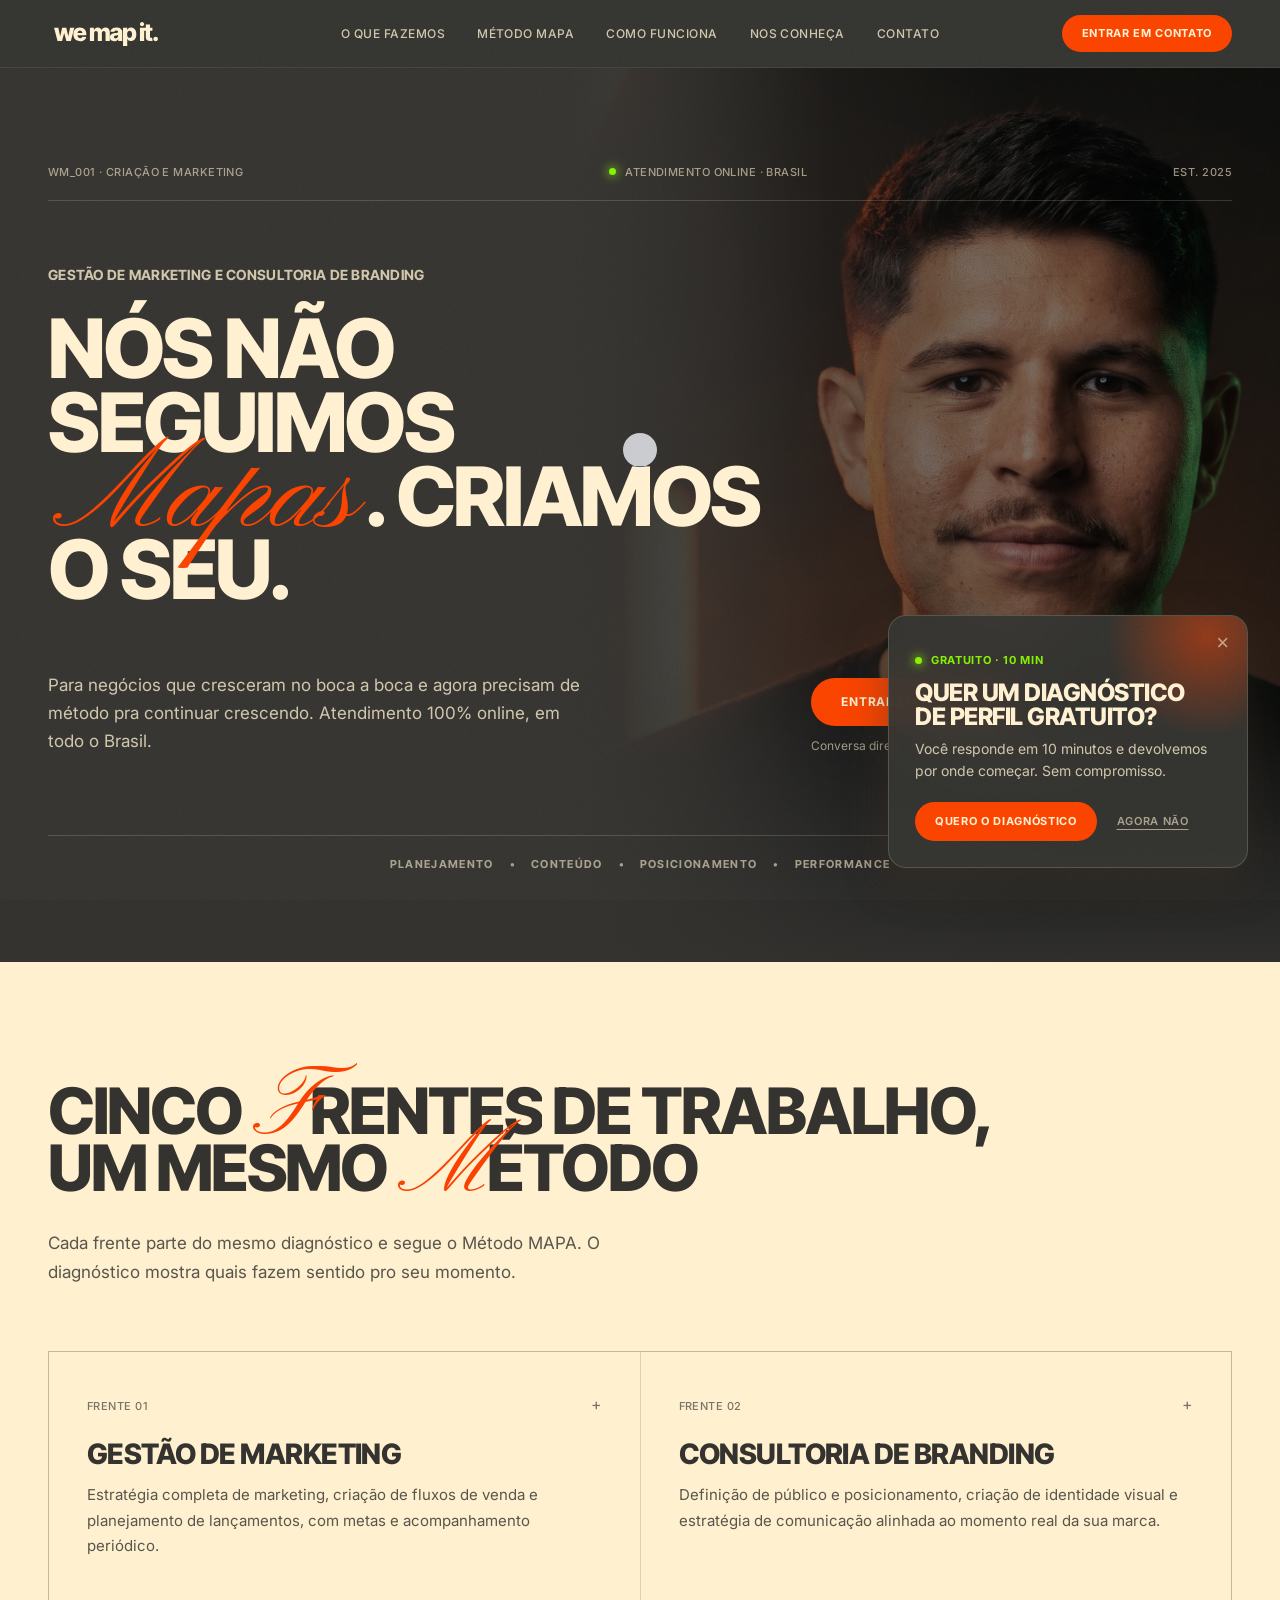
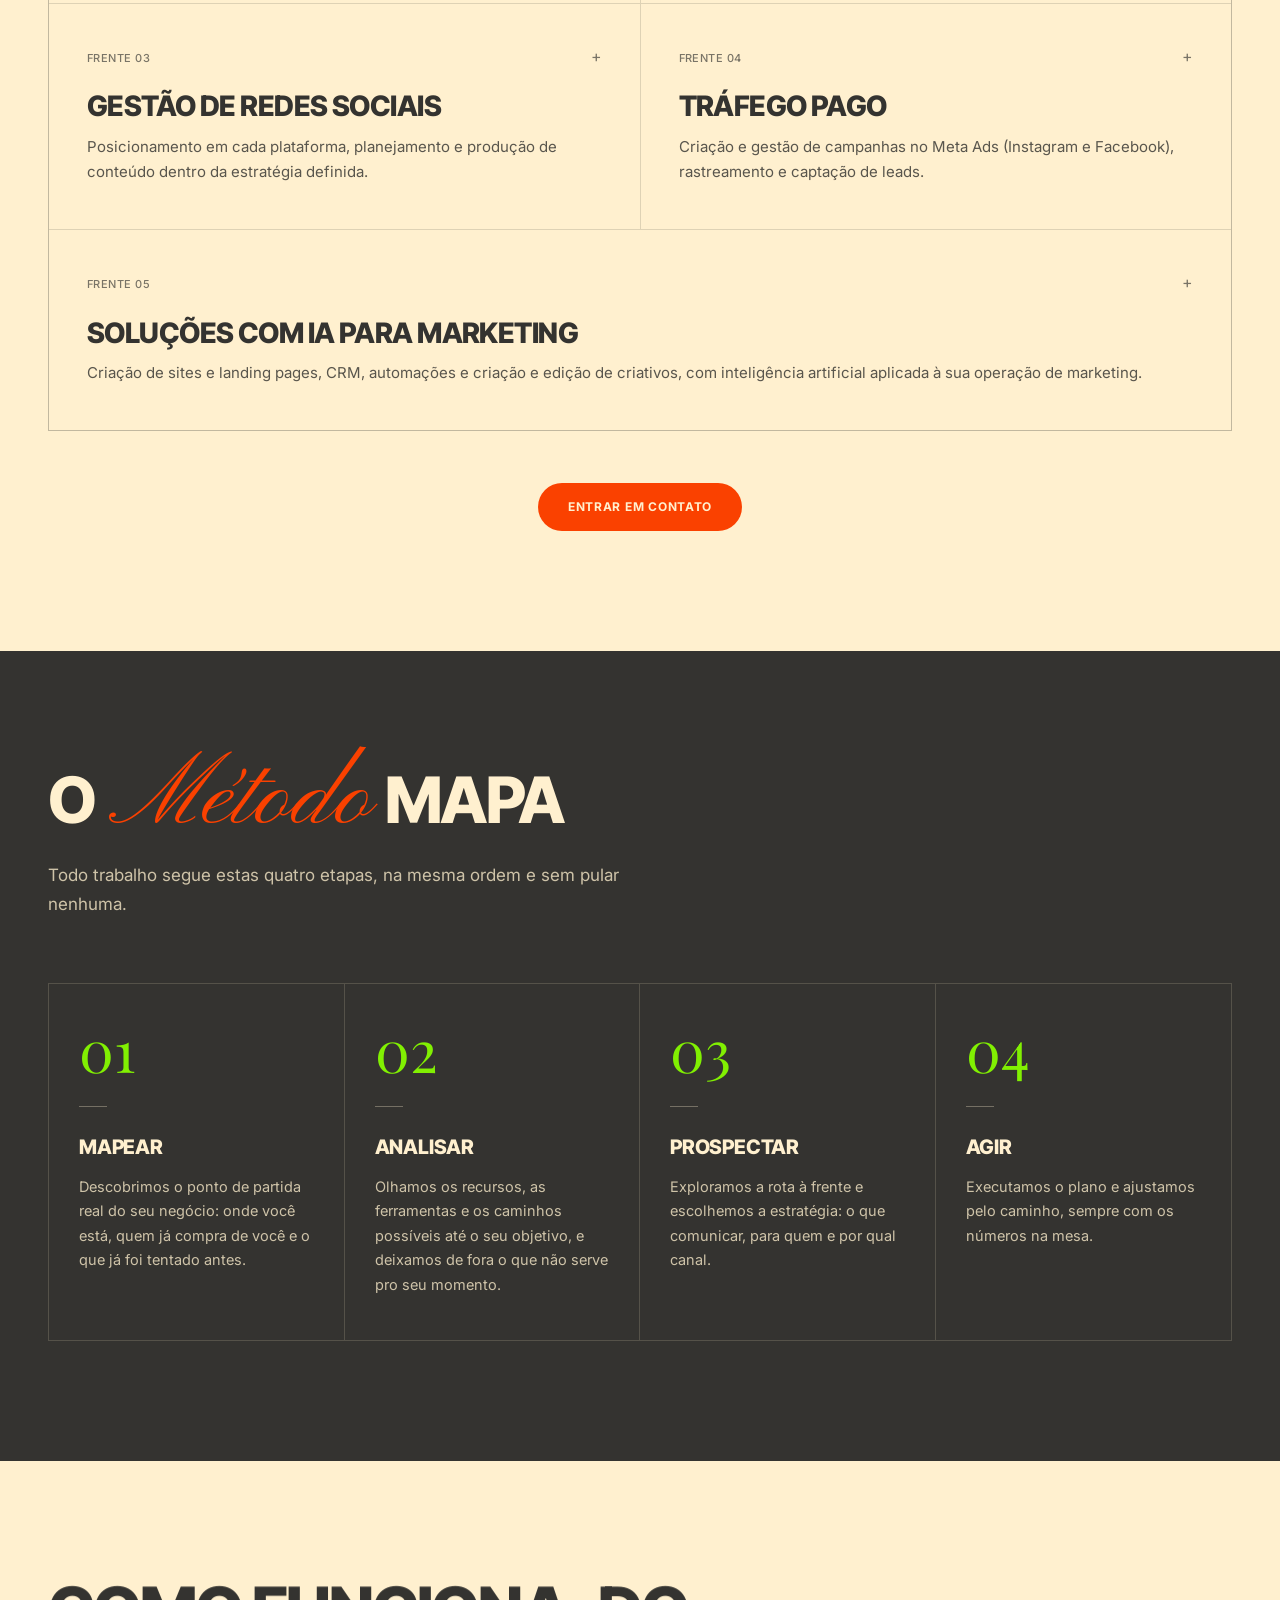
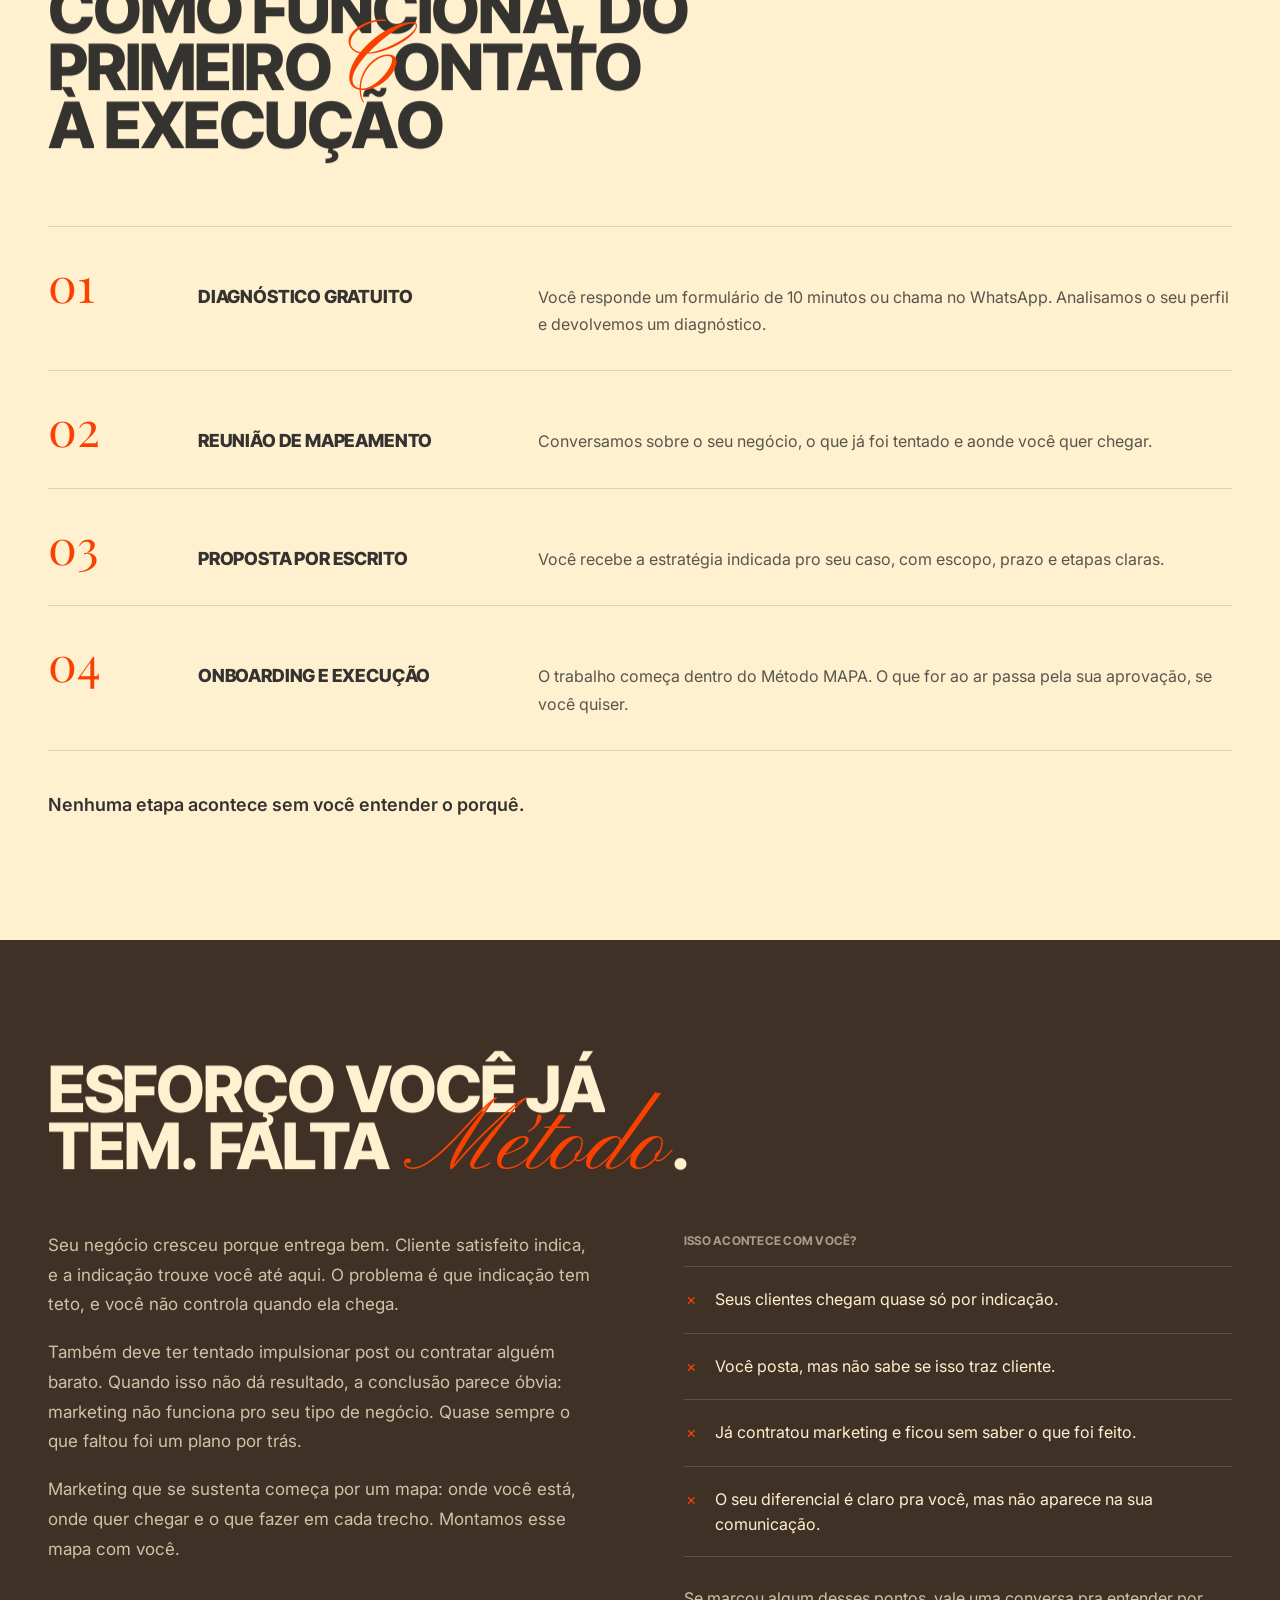
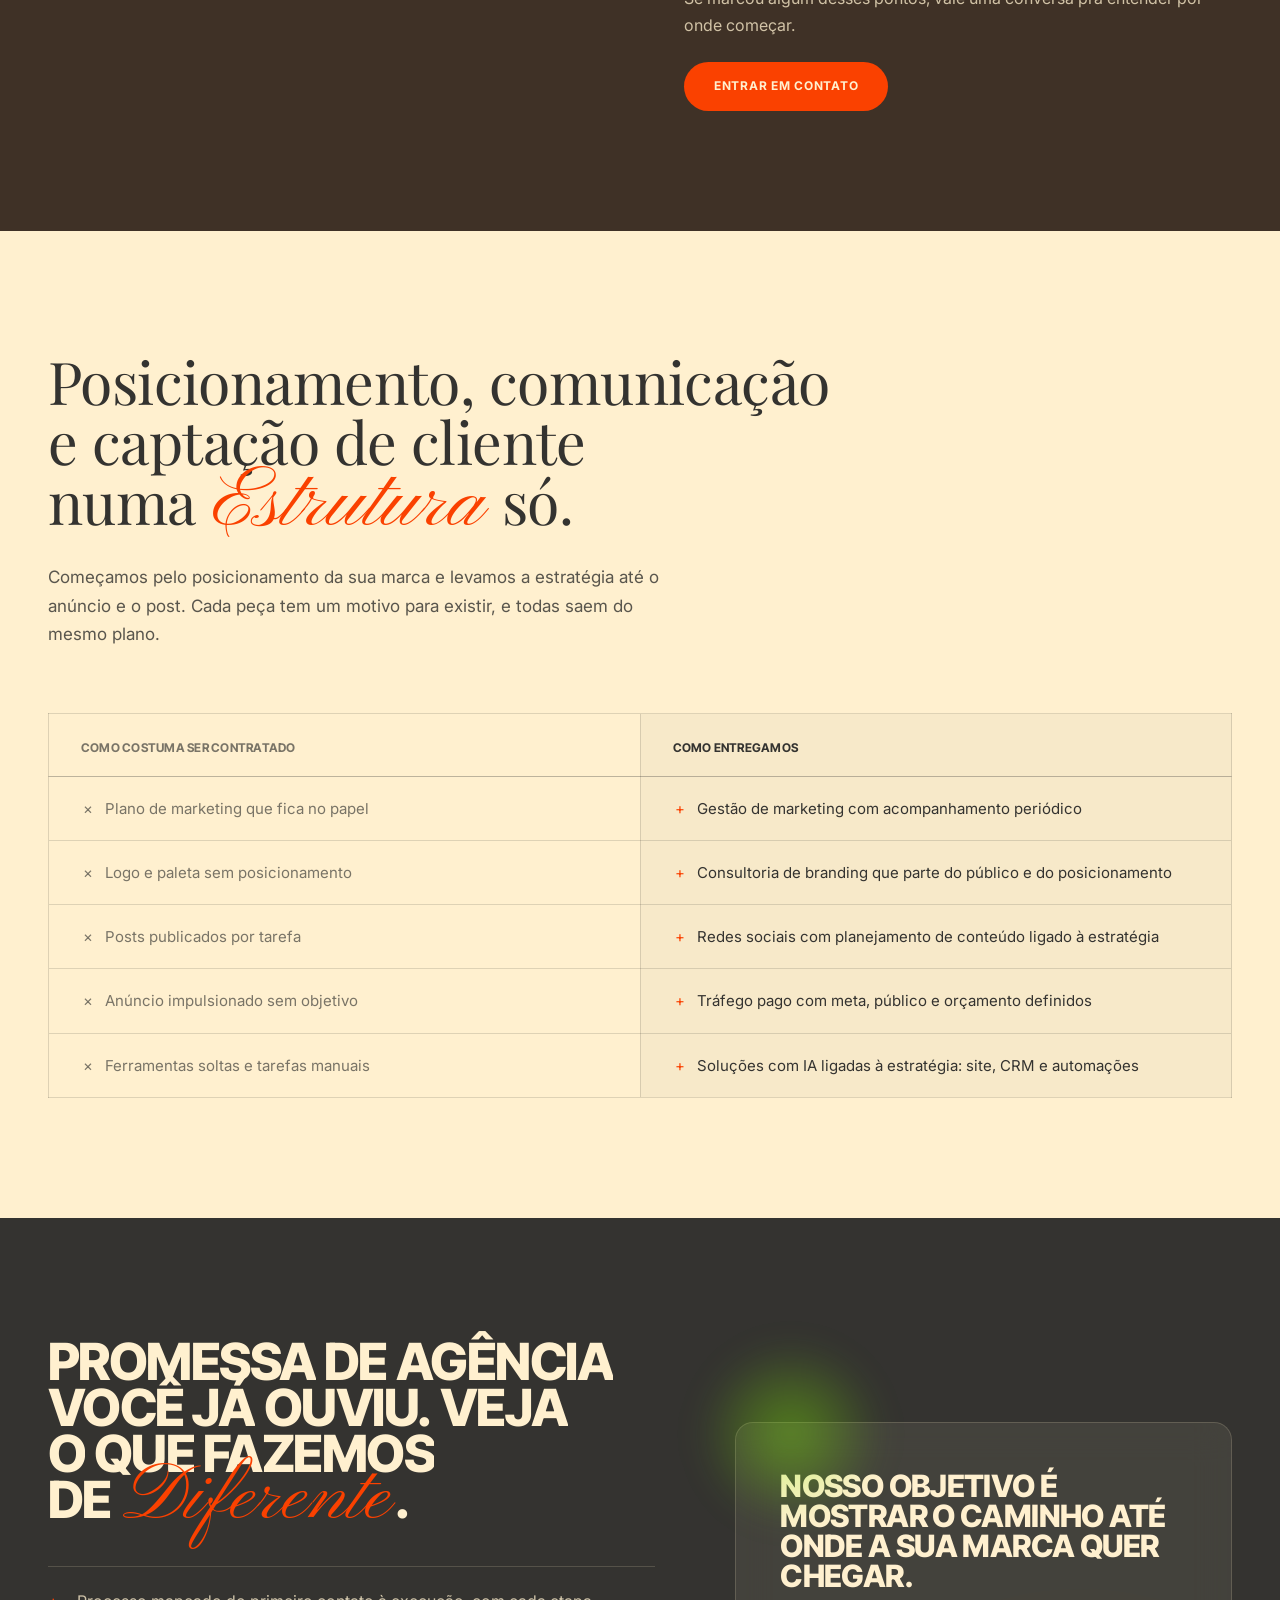
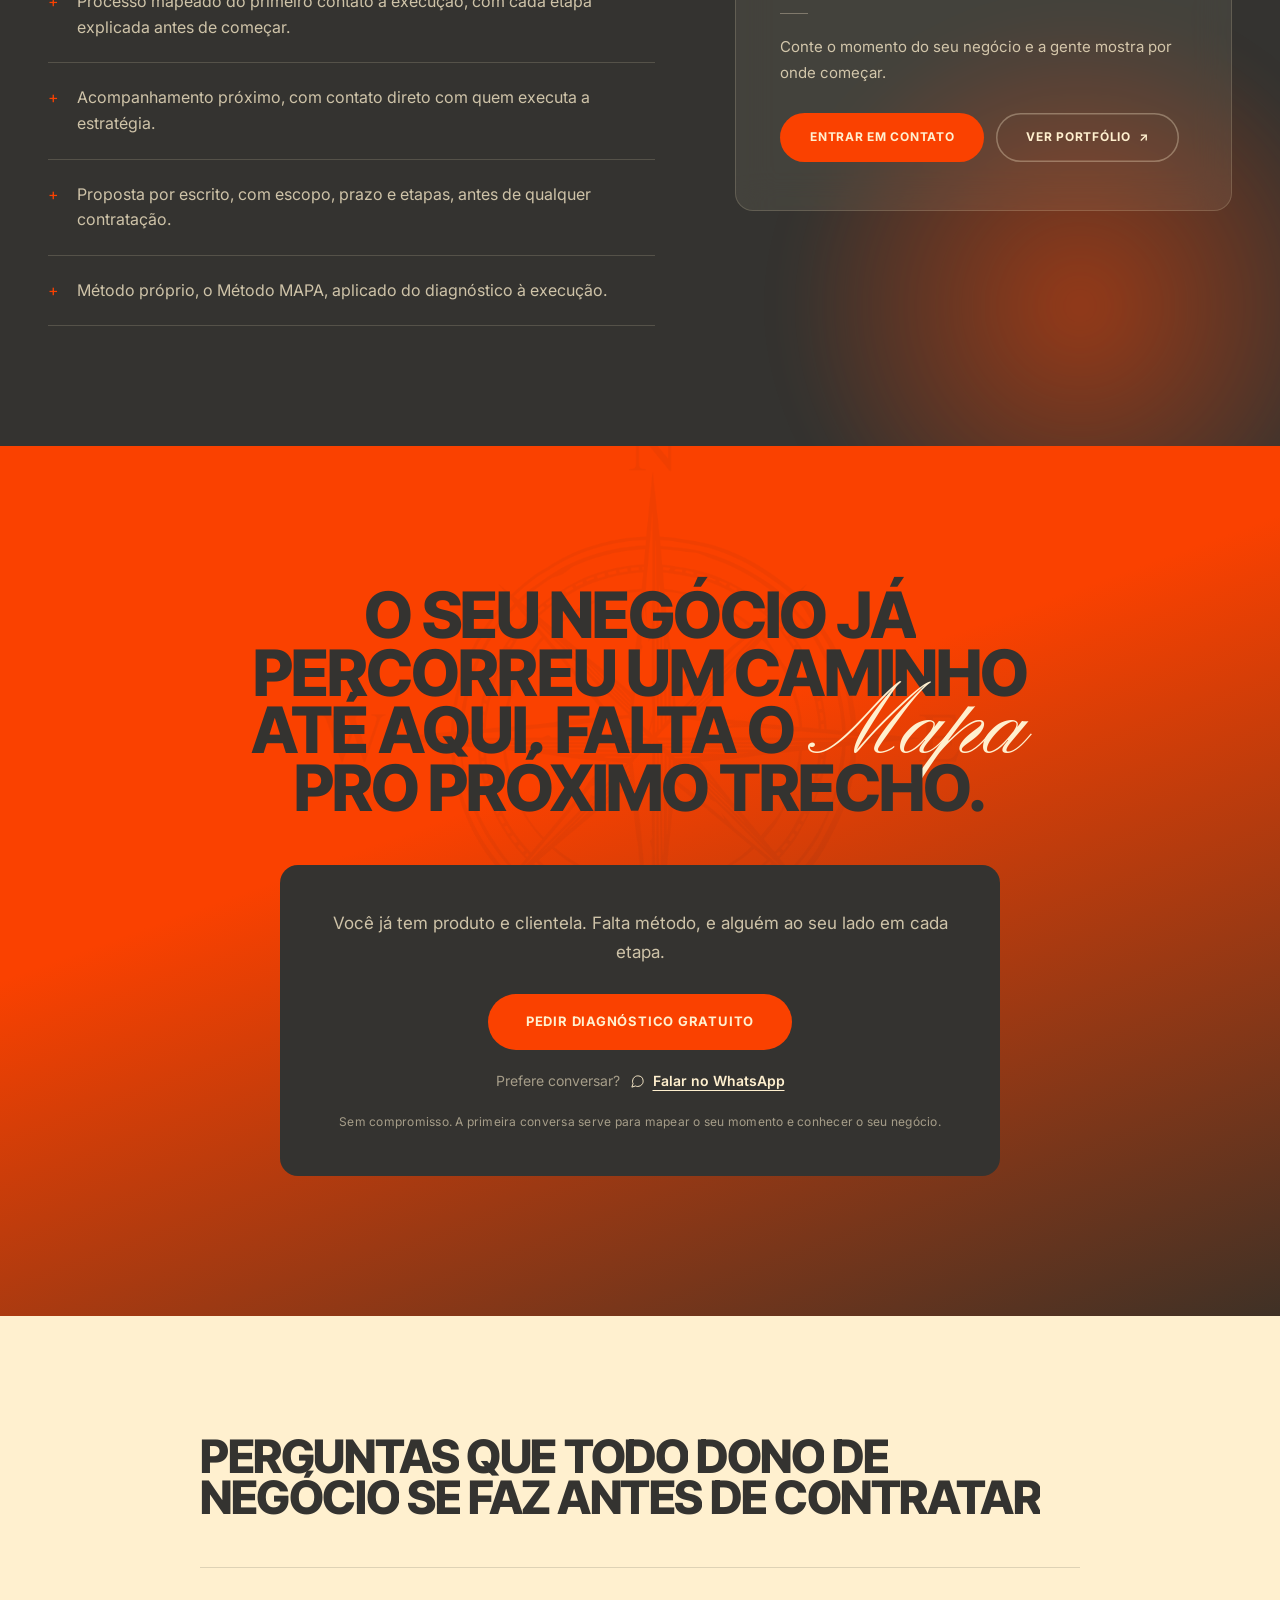
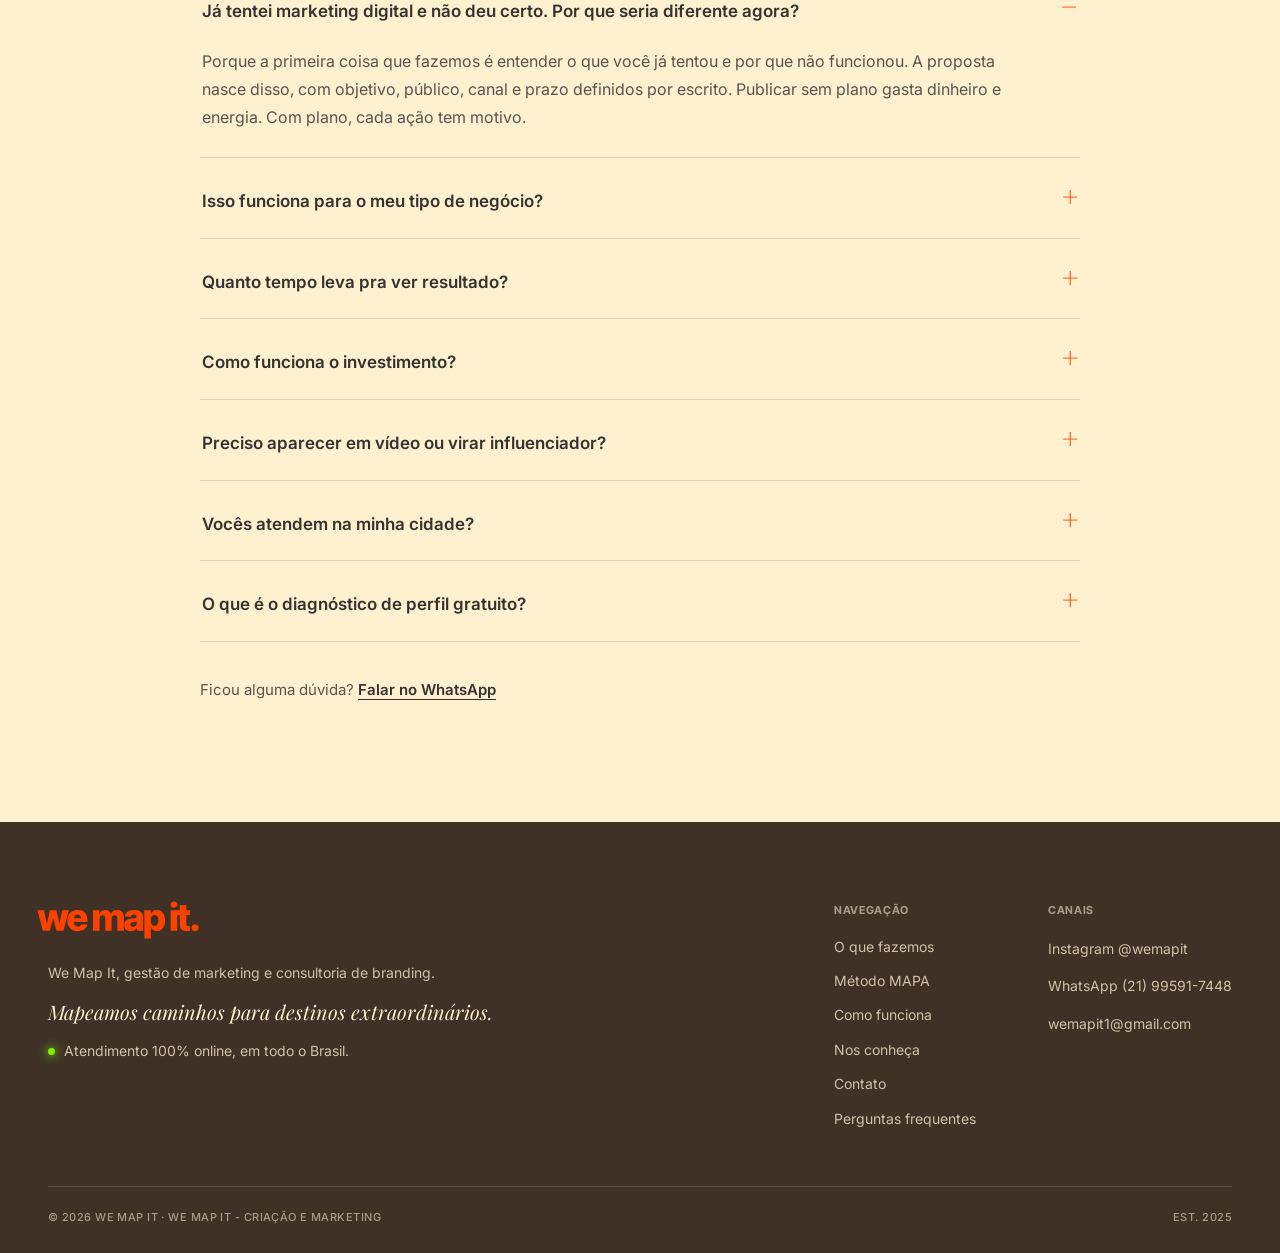
==== commit 070b7163: "Portfólio como página do site em /portfolio - portfolio/index.html: portfólio convertido de artifact" ====
--- a/index.html
+++ b/index.html
@@ -365,7 +365,7 @@
       <p class="proof-text">Conte o momento do seu negócio e a gente mostra por onde começar.</p>
       <div class="proof-actions">
         <a href="https://wa.me/5521995917448?text=Ol%C3%A1%2C%20vim%20pelo%20site%20da%20We%20Map%20It%20e%20quero%20conversar%20sobre%20o%20meu%20neg%C3%B3cio." target="_blank" rel="noopener" class="btn btn-md btn-primario">Entrar em contato<span class="sr-only"> (abre o WhatsApp)</span></a>
-        <a href="https://claude.ai/artifact/EzCFC1AXURzqPKh5iVGz7q" target="_blank" rel="noopener" class="btn btn-md btn-contorno">Ver portfólio <span aria-hidden="true">↗</span><span class="sr-only"> (abre em nova aba)</span></a>
+        <a href="/portfolio/" target="_blank" rel="noopener" class="btn btn-md btn-contorno">Ver portfólio <span aria-hidden="true">↗</span><span class="sr-only"> (abre em nova aba)</span></a>
       </div>
     </div>
   </div>
